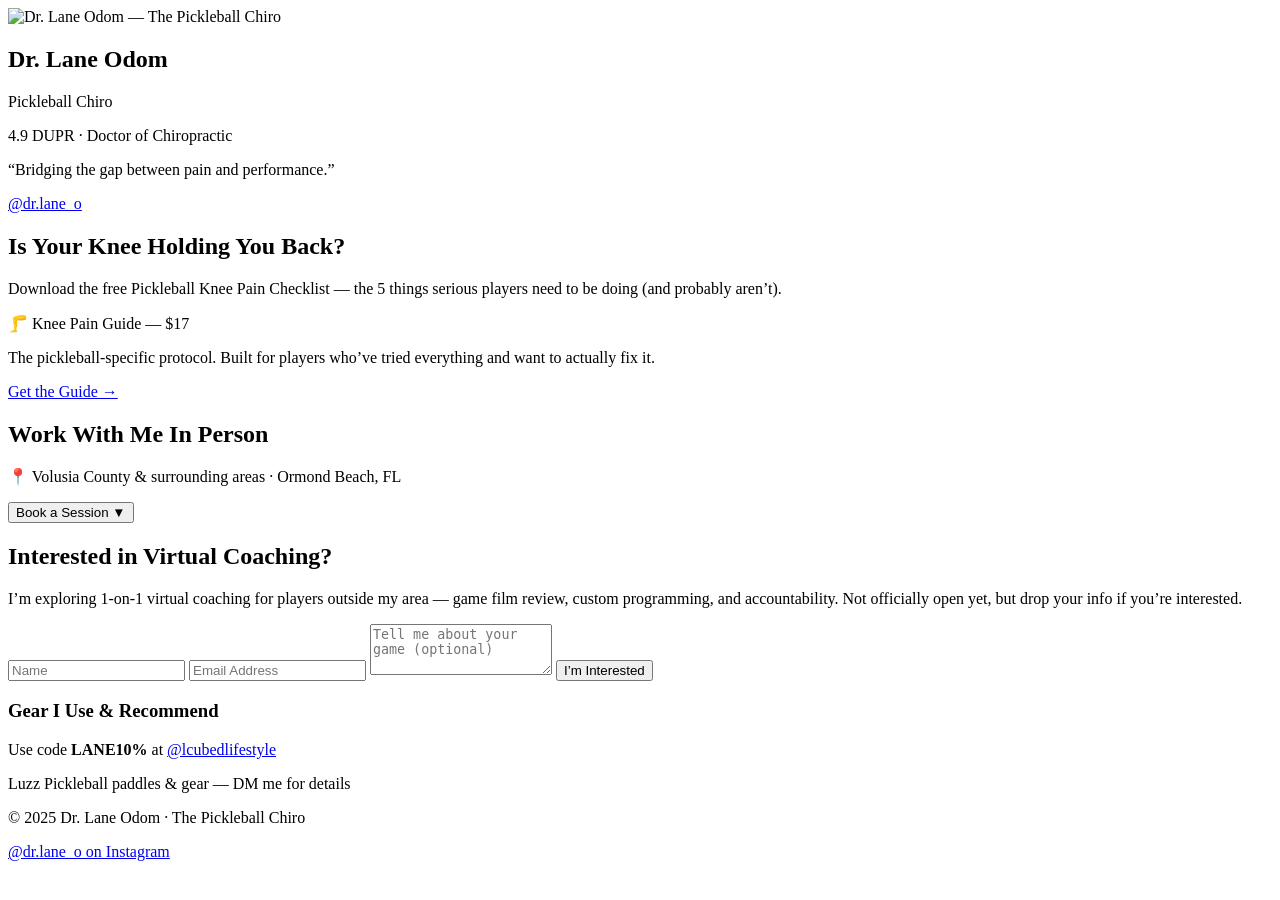
==== index.html @ b37cc2d2 "Refactor index.html for better structure and paths Updated file paths and improved section comments " ====
<!DOCTYPE html>
<html lang="en">
<head>
  <meta charset="UTF-8" />
  <meta name="viewport" content="width=device-width, initial-scale=1.0" />
  <meta name="description" content="Dr. Lane Odom — The Pickleball Chiro. Helping serious players stay on the court and play their best." />
  <title>Dr. Lane Odom · The Pickleball Chiro</title>

  <!-- Google Fonts: Oswald (headlines) + Montserrat (body) -->
  <link rel="preconnect" href="https://fonts.googleapis.com" />
  <link rel="preconnect" href="https://fonts.gstatic.com" crossorigin />
  <link href="https://fonts.googleapis.com/css2?family=Oswald:wght@700&family=Montserrat:wght@400;500;600&display=swap" rel="stylesheet" />

  <link rel="stylesheet" href="css/styles.css" />
</head>
<body>

  <!-- PROFILE SECTION -->
  <section class="profile">
    <div class="container">
      <img src="images/profile.jpg" alt="Dr. Lane Odom — The Pickleball Chiro" class="profile-photo" />
      <h1 class="profile-name">Dr. Lane Odom</h1>
      <p class="profile-title">Pickleball Chiro</p>
      <p class="profile-subtitle">4.9 DUPR &middot; Doctor of Chiropractic</p>
      <p class="profile-tagline">&ldquo;Bridging the gap between pain and performance.&rdquo;</p>
      <a
        href="https://instagram.com/dr.lane_o"
        class="instagram-handle"
        data-track="instagram-profile-link"
        target="_blank"
        rel="noopener noreferrer"
      >@dr.lane_o</a>
    </div>
  </section>


  <!-- SECTION 1: FREE LEAD CAPTURE -->
  <section class="lead-capture" aria-label="Free Checklist Download">
    <div class="container">
      <h2 class="section-headline">Is Your Knee Holding You Back?</h2>
      <p class="section-subtext">
        Download the free Pickleball Knee Pain Checklist &mdash; the 5 things
        serious players need to be doing (and probably aren&rsquo;t).
      </p>

      <div id="checklist-form-wrapper">
        <script async data-uid="60e51a9d33" src="https://dr-lane-odom-pickleball-chiropractor.kit.com/60e51a9d33/index.js"></script>
      </div>
    </div>
  </section>


  <!-- SECTION 2: KNEE PAIN GUIDE -->
  <section aria-label="Knee Pain Guide">
    <div class="container">
      <div class="cta-card">
        <div class="cta-card-label">&#x1F9B5; Knee Pain Guide &mdash; $17</div>
        <p class="cta-card-desc">
          The pickleball-specific protocol. Built for players who&rsquo;ve tried
          everything and want to actually fix it.
        </p>
        <a
          href="https://pickleballchiro.gumroad.com/l/pickleballkneepain"
          class="btn btn-primary"
          data-track="knee-guide-cta"
          target="_blank"
          rel="noopener noreferrer"
        >Get the Guide &rarr;</a>
      </div>
    </div>
  </section>


  <!-- SECTION 3: BOOK A SESSION -->
  <section class="booking-section" aria-label="Book a Session">
    <div class="container">
      <h2 class="section-title">Work With Me In Person</h2>
      <p class="location-note">&#x1F4CD; Volusia County &amp; surrounding areas &middot; Ormond Beach, FL</p>

      <button
        class="btn btn-outline booking-toggle"
        id="booking-toggle"
        data-track="booking-toggle"
        aria-expanded="false"
        aria-controls="booking-options"
      >Book a Session <span class="toggle-arrow" aria-hidden="true">&#9660;</span></button>

      <div id="booking-options" class="booking-options" hidden>

        <!-- Option A: In-Person Chiro -->
        <div class="booking-option">
          <div class="booking-option-header">
            <span class="booking-option-icon" aria-hidden="true">&#x1F3E5;</span>
            <h3>In-Person Chiropractic</h3>
          </div>
          <p class="booking-location">At Insight Chiropractic, Ormond Beach</p>
          <p class="booking-detail">Insurance accepted</p>
          <p class="booking-note">Standard clinic visit &middot; Insurance-based</p>
          <a href="#book-chiro" class="btn btn-secondary" data-track="book-chiro-cta">Book In-Person Chiro &rarr;</a>
        </div>

        <!-- Option B: Mobile Chiro -->
        <div class="booking-option">
          <div class="booking-option-header">
            <span class="booking-option-icon" aria-hidden="true">&#x1F697;</span>
            <h3>Mobile Chiropractic</h3>
          </div>
          <div class="pricing-list" aria-label="Mobile chiro pricing">
            <div class="pricing-row"><span>60-min Intro</span><span>$150</span></div>
            <div class="pricing-row"><span>90-min Performance</span><span>$195</span></div>
            <div class="pricing-row upgrade"><span>Upgrade Intro &rarr; Performance</span><span>+$45</span></div>
          </div>
          <p class="booking-package-note">Multi-session packages available &mdash; DM for pricing</p>
          <a href="#book-mobile" class="btn btn-secondary" data-track="book-mobile-cta">Book Mobile Chiro &rarr;</a>
          <p class="booking-fine-print">
            Mobile visits available outside a 10-mile radius of Ormond Beach.
            West Volusia + parts of New Smyrna Beach. DM to confirm your area before booking.
          </p>
        </div>

        <!-- Option C: Pickleball Lessons -->
        <div class="booking-option">
          <div class="booking-option-header">
            <span class="booking-option-icon" aria-hidden="true">&#x1F3D3;</span>
            <h3>Pickleball Lessons</h3>
          </div>
          <div class="pricing-list" aria-label="Lesson pricing">
            <div class="pricing-row"><span>Single Session</span><span>$80</span></div>
          </div>
          <p class="booking-detail">1-on-1 with a 4.9 DUPR player and DC</p>
          <p class="booking-package-note">Multi-session packages available &mdash; DM for pricing</p>
          <a href="#book-lesson" class="btn btn-secondary" data-track="book-lesson-cta">Book a Lesson &rarr;</a>
        </div>

      </div><!-- /booking-options -->
    </div>
  </section>


  <!-- SECTION 4: VIRTUAL COACHING INTEREST -->
  <section class="virtual-coaching" aria-label="Virtual Coaching Interest">
    <div class="container">
      <h2 class="section-title-subtle">Interested in Virtual Coaching?</h2>
      <p class="section-subtext-subtle">
        I&rsquo;m exploring 1-on-1 virtual coaching for players outside my area &mdash;
        game film review, custom programming, and accountability. Not officially open yet,
        but drop your info if you&rsquo;re interested.
      </p>

      <div id="coaching-form-wrapper">
        <form id="coaching-form" class="capture-form" novalidate>
          <input type="text"  name="name"      placeholder="Name"                              required autocomplete="name" />
          <input type="email" name="email"     placeholder="Email Address"                     required autocomplete="email" />
          <textarea           name="game_info" placeholder="Tell me about your game (optional)" rows="3"></textarea>
          <button type="submit" class="btn btn-subtle" data-track="coaching-interest-submit">I&rsquo;m Interested</button>
        </form>

        <div id="coaching-thankyou" class="thankyou-state" style="display:none;" aria-live="polite">
          <p class="thankyou-text">Got it! I&rsquo;ll reach out when spots open up.</p>
        </div>
      </div>
    </div>
  </section>


  <!-- SECTION 5: GEAR / AFFILIATE -->
  <section class="gear-section" aria-label="Gear Recommendations">
    <div class="container">
      <h3 class="gear-header">Gear I Use &amp; Recommend</h3>
      <p class="gear-line">Use code <strong>LANE10%</strong> at
        <a href="https://instagram.com/lcubedlifestyle" data-track="gear-lcubed-link" target="_blank" rel="noopener noreferrer">@lcubedlifestyle</a>
      </p>
      <p class="gear-line">Luzz Pickleball paddles &amp; gear &mdash; DM me for details</p>
    </div>
  </section>


  <!-- FOOTER -->
  <footer class="site-footer">
    <div class="container">
      <p>&copy; 2025 Dr. Lane Odom &middot; The Pickleball Chiro</p>
      <a
        href="https://instagram.com/dr.lane_o"
        data-track="footer-instagram-link"
        target="_blank"
        rel="noopener noreferrer"
      >@dr.lane_o on Instagram</a>
    </div>
  </footer>

  <script src="js/main.js"></script>
</body>
</html>
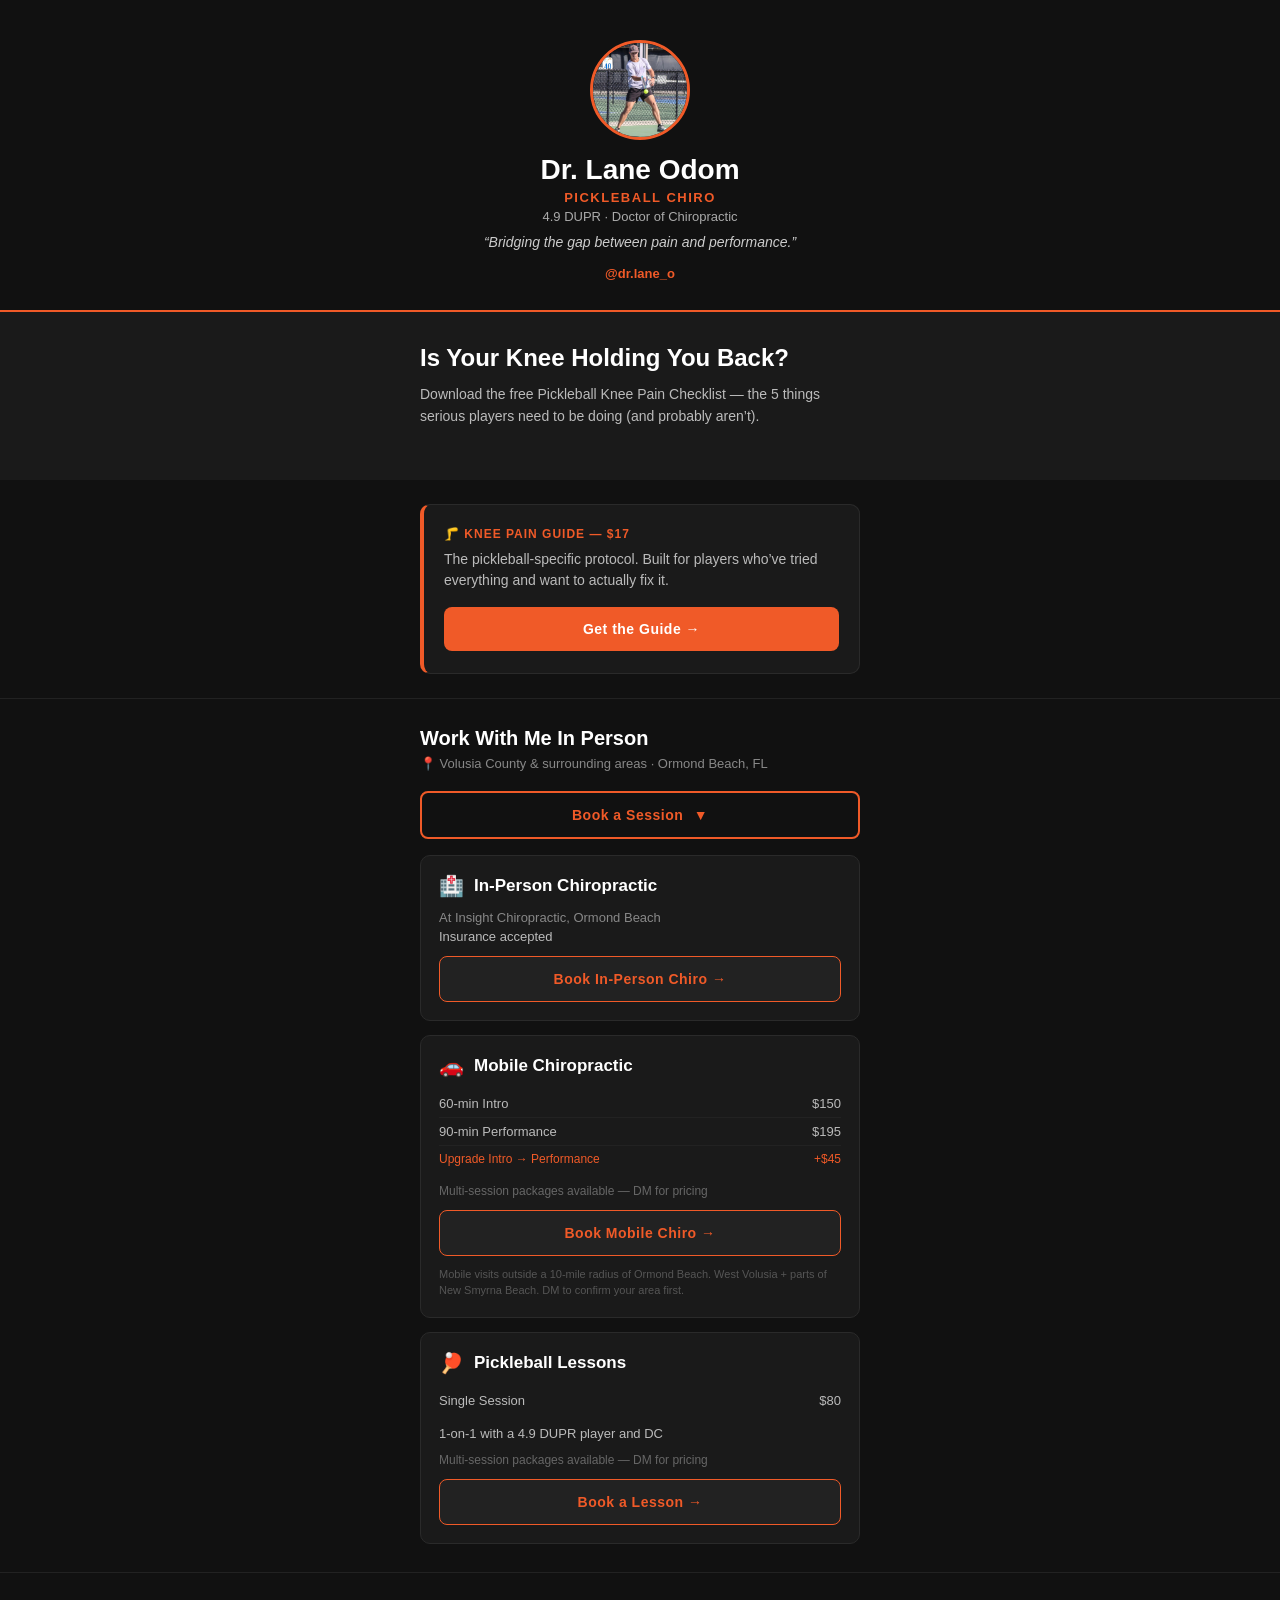
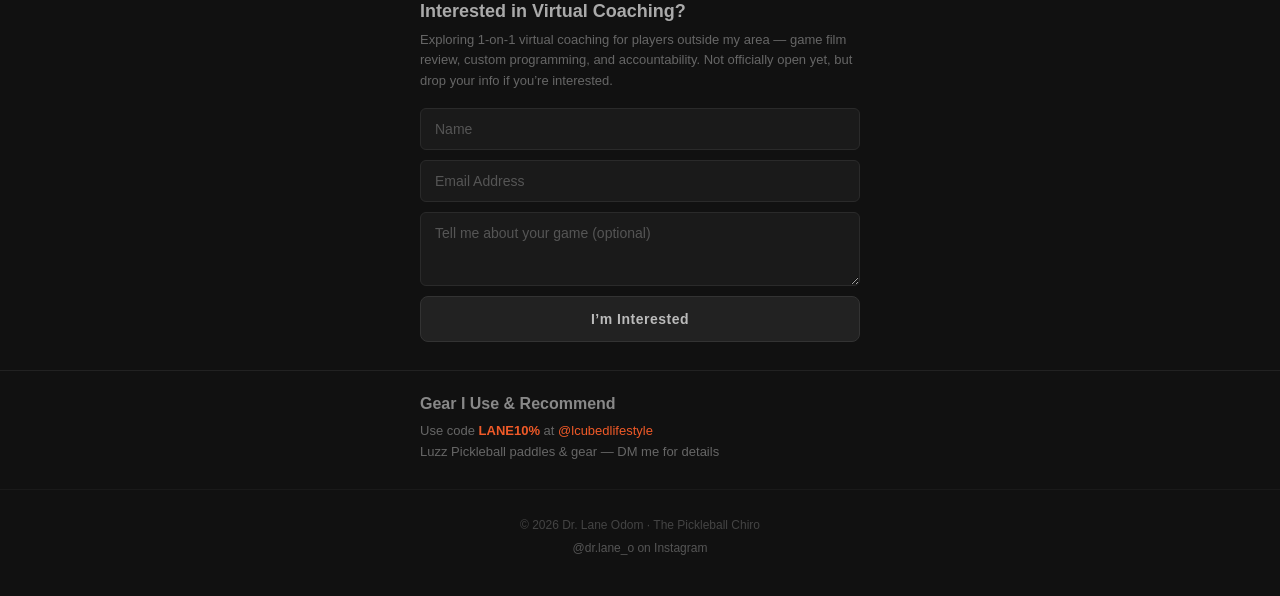
==== commit 8fd025dd: "Refactor index.html with updated styles and structure" ====
--- a/index.html
+++ b/index.html
@@ -5,189 +5,296 @@
   <meta name="viewport" content="width=device-width, initial-scale=1.0" />
   <meta name="description" content="Dr. Lane Odom — The Pickleball Chiro. Helping serious players stay on the court and play their best." />
   <title>Dr. Lane Odom · The Pickleball Chiro</title>
-
-  <!-- Google Fonts: Oswald (headlines) + Montserrat (body) -->
   <link rel="preconnect" href="https://fonts.googleapis.com" />
   <link rel="preconnect" href="https://fonts.gstatic.com" crossorigin />
   <link href="https://fonts.googleapis.com/css2?family=Oswald:wght@700&family=Montserrat:wght@400;500;600&display=swap" rel="stylesheet" />
-
-  <link rel="stylesheet" href="css/styles.css" />
+  <style>
+    *, *::before, *::after { box-sizing: border-box; margin: 0; padding: 0; }
+    body {
+      font-family: 'Montserrat', sans-serif;
+      background: #111;
+      color: #f0f0f0;
+      min-height: 100vh;
+    }
+    .container { max-width: 480px; margin: 0 auto; padding: 0 20px; }
+    a { color: #F05A28; text-decoration: none; }
+
+    /* PROFILE */
+    .profile { padding: 40px 0 28px; text-align: center; }
+    .profile-photo {
+      width: 100px; height: 100px;
+      border-radius: 50%;
+      object-fit: cover;
+      border: 3px solid #F05A28;
+      margin-bottom: 14px;
+      display: block;
+      margin-left: auto;
+      margin-right: auto;
+    }
+    .profile-name { font-family: 'Oswald', sans-serif; font-size: 28px; color: #fff; margin-bottom: 4px; }
+    .profile-title { font-size: 13px; font-weight: 600; letter-spacing: 1.5px; text-transform: uppercase; color: #F05A28; margin-bottom: 4px; }
+    .profile-subtitle { font-size: 13px; color: #aaa; margin-bottom: 10px; }
+    .profile-tagline { font-size: 14px; color: #ccc; font-style: italic; margin-bottom: 14px; }
+    .instagram-handle { font-size: 13px; font-weight: 600; color: #F05A28; }
+
+    /* LEAD CAPTURE */
+    .lead-capture { background: #1a1a1a; padding: 32px 0; border-top: 2px solid #F05A28; }
+    .section-headline { font-family: 'Oswald', sans-serif; font-size: 24px; color: #fff; margin-bottom: 10px; line-height: 1.2; }
+    .section-subtext { font-size: 14px; color: #bbb; line-height: 1.6; margin-bottom: 20px; }
+
+    /* KIT FORM OVERRIDE — strip the banner image, keep the form */
+    #checklist-form-wrapper { margin-top: 4px; }
+    #checklist-form-wrapper .formkit-background { display: none !important; }
+    #checklist-form-wrapper .formkit-header { display: none !important; }
+    #checklist-form-wrapper .formkit-subheader { display: none !important; }
+    #checklist-form-wrapper .formkit-form { background: transparent !important; padding: 0 !important; }
+    #checklist-form-wrapper input[type="email"],
+    #checklist-form-wrapper input[type="text"] {
+      background: #222 !important;
+      border: 1px solid #333 !important;
+      color: #f0f0f0 !important;
+      border-radius: 6px !important;
+      padding: 12px 14px !important;
+      font-size: 15px !important;
+      width: 100% !important;
+      margin-bottom: 10px !important;
+    }
+    #checklist-form-wrapper button[type="submit"],
+    #checklist-form-wrapper .formkit-submit {
+      background: #F05A28 !important;
+      color: #fff !important;
+      border: none !important;
+      border-radius: 6px !important;
+      padding: 14px !important;
+      font-size: 15px !important;
+      font-weight: 700 !important;
+      width: 100% !important;
+      cursor: pointer !important;
+      font-family: 'Montserrat', sans-serif !important;
+      letter-spacing: 0.5px !important;
+    }
+
+    /* CTA CARD */
+    .cta-section { padding: 24px 0; }
+    .cta-card {
+      background: #1a1a1a;
+      border: 1px solid #2a2a2a;
+      border-left: 4px solid #F05A28;
+      border-radius: 10px;
+      padding: 22px 20px;
+    }
+    .cta-card-label { font-size: 12px; font-weight: 700; letter-spacing: 1px; text-transform: uppercase; color: #F05A28; margin-bottom: 8px; }
+    .cta-card-desc { font-size: 14px; color: #bbb; line-height: 1.5; margin-bottom: 16px; }
+
+    /* BUTTONS */
+    .btn {
+      display: block;
+      width: 100%;
+      padding: 14px 20px;
+      border-radius: 8px;
+      font-family: 'Montserrat', sans-serif;
+      font-size: 14px;
+      font-weight: 700;
+      letter-spacing: 0.5px;
+      text-align: center;
+      cursor: pointer;
+      border: none;
+      transition: opacity 0.15s;
+    }
+    .btn:hover { opacity: 0.88; }
+    .btn-primary { background: #F05A28; color: #fff; }
+    .btn-secondary { background: #222; color: #F05A28; border: 1px solid #F05A28; }
+    .btn-outline { background: transparent; color: #F05A28; border: 2px solid #F05A28; }
+    .btn-subtle { background: #222; color: #bbb; border: 1px solid #333; }
+
+    /* BOOKING */
+    .booking-section { padding: 28px 0; border-top: 1px solid #222; }
+    .section-title { font-family: 'Oswald', sans-serif; font-size: 20px; color: #fff; margin-bottom: 6px; }
+    .location-note { font-size: 13px; color: #888; margin-bottom: 20px; }
+    .booking-toggle { width: 100%; }
+    .toggle-arrow { display: inline-block; transition: transform 0.2s; margin-left: 6px; }
+    .booking-toggle[aria-expanded="true"] .toggle-arrow { transform: rotate(180deg); }
+    .booking-options { margin-top: 16px; display: flex; flex-direction: column; gap: 14px; }
+    .booking-option {
+      background: #1a1a1a;
+      border: 1px solid #2a2a2a;
+      border-radius: 10px;
+      padding: 18px;
+    }
+    .booking-option-header { display: flex; align-items: center; gap: 10px; margin-bottom: 12px; }
+    .booking-option-header h3 { font-family: 'Oswald', sans-serif; font-size: 17px; color: #fff; }
+    .booking-option-icon { font-size: 20px; }
+    .booking-location { font-size: 13px; color: #888; margin-bottom: 4px; }
+    .booking-detail { font-size: 13px; color: #bbb; margin-bottom: 12px; }
+    .booking-note { font-size: 12px; color: #666; margin-bottom: 12px; }
+    .pricing-list { margin-bottom: 12px; }
+    .pricing-row { display: flex; justify-content: space-between; font-size: 13px; color: #bbb; padding: 6px 0; border-bottom: 1px solid #222; }
+    .pricing-row:last-child { border-bottom: none; }
+    .pricing-row.upgrade { color: #F05A28; font-size: 12px; }
+    .booking-package-note { font-size: 12px; color: #666; margin-bottom: 12px; }
+    .booking-fine-print { font-size: 11px; color: #555; margin-top: 10px; line-height: 1.5; }
+
+    /* VIRTUAL COACHING */
+    .virtual-coaching { padding: 28px 0; border-top: 1px solid #222; }
+    .section-title-subtle { font-family: 'Oswald', sans-serif; font-size: 18px; color: #aaa; margin-bottom: 8px; }
+    .section-subtext-subtle { font-size: 13px; color: #666; line-height: 1.6; margin-bottom: 16px; }
+    .capture-form { display: flex; flex-direction: column; gap: 10px; }
+    .capture-form input,
+    .capture-form textarea {
+      background: #1a1a1a;
+      border: 1px solid #2a2a2a;
+      border-radius: 6px;
+      padding: 12px 14px;
+      color: #f0f0f0;
+      font-family: 'Montserrat', sans-serif;
+      font-size: 14px;
+      width: 100%;
+    }
+    .capture-form textarea { resize: vertical; }
+    .capture-form input::placeholder,
+    .capture-form textarea::placeholder { color: #555; }
+    .thankyou-state { text-align: center; padding: 20px; }
+    .thankyou-text { color: #F05A28; font-weight: 600; font-size: 15px; }
+
+    /* GEAR */
+    .gear-section { padding: 24px 0; border-top: 1px solid #222; }
+    .gear-header { font-family: 'Oswald', sans-serif; font-size: 16px; color: #888; margin-bottom: 10px; }
+    .gear-line { font-size: 13px; color: #666; margin-bottom: 6px; }
+    .gear-line strong { color: #F05A28; }
+
+    /* FOOTER */
+    .site-footer { padding: 28px 0 40px; border-top: 1px solid #1a1a1a; text-align: center; }
+    .site-footer p { font-size: 12px; color: #444; margin-bottom: 6px; }
+    .site-footer a { font-size: 12px; color: #555; }
+  </style>
 </head>
 <body>
 
-  <!-- PROFILE SECTION -->
   <section class="profile">
     <div class="container">
-      <img src="images/profile.jpg" alt="Dr. Lane Odom — The Pickleball Chiro" class="profile-photo" />
+      <img src="profile.jpg" alt="Dr. Lane Odom" class="profile-photo" />
       <h1 class="profile-name">Dr. Lane Odom</h1>
       <p class="profile-title">Pickleball Chiro</p>
       <p class="profile-subtitle">4.9 DUPR &middot; Doctor of Chiropractic</p>
       <p class="profile-tagline">&ldquo;Bridging the gap between pain and performance.&rdquo;</p>
-      <a
-        href="https://instagram.com/dr.lane_o"
-        class="instagram-handle"
-        data-track="instagram-profile-link"
-        target="_blank"
-        rel="noopener noreferrer"
-      >@dr.lane_o</a>
-    </div>
-  </section>
-
-
-  <!-- SECTION 1: FREE LEAD CAPTURE -->
-  <section class="lead-capture" aria-label="Free Checklist Download">
+      <a href="https://instagram.com/dr.lane_o" target="_blank" rel="noopener noreferrer" class="instagram-handle">@dr.lane_o</a>
+    </div>
+  </section>
+
+  <section class="lead-capture">
     <div class="container">
       <h2 class="section-headline">Is Your Knee Holding You Back?</h2>
-      <p class="section-subtext">
-        Download the free Pickleball Knee Pain Checklist &mdash; the 5 things
-        serious players need to be doing (and probably aren&rsquo;t).
-      </p>
-
+      <p class="section-subtext">Download the free Pickleball Knee Pain Checklist &mdash; the 5 things serious players need to be doing (and probably aren&rsquo;t).</p>
       <div id="checklist-form-wrapper">
         <script async data-uid="60e51a9d33" src="https://dr-lane-odom-pickleball-chiropractor.kit.com/60e51a9d33/index.js"></script>
       </div>
     </div>
   </section>
 
-
-  <!-- SECTION 2: KNEE PAIN GUIDE -->
-  <section aria-label="Knee Pain Guide">
+  <section class="cta-section">
     <div class="container">
       <div class="cta-card">
         <div class="cta-card-label">&#x1F9B5; Knee Pain Guide &mdash; $17</div>
-        <p class="cta-card-desc">
-          The pickleball-specific protocol. Built for players who&rsquo;ve tried
-          everything and want to actually fix it.
-        </p>
-        <a
-          href="https://pickleballchiro.gumroad.com/l/pickleballkneepain"
-          class="btn btn-primary"
-          data-track="knee-guide-cta"
-          target="_blank"
-          rel="noopener noreferrer"
-        >Get the Guide &rarr;</a>
+        <p class="cta-card-desc">The pickleball-specific protocol. Built for players who&rsquo;ve tried everything and want to actually fix it.</p>
+        <a href="https://pickleballchiro.gumroad.com/l/pickleballkneepain" class="btn btn-primary" target="_blank" rel="noopener noreferrer">Get the Guide &rarr;</a>
       </div>
     </div>
   </section>
 
-
-  <!-- SECTION 3: BOOK A SESSION -->
-  <section class="booking-section" aria-label="Book a Session">
+  <section class="booking-section">
     <div class="container">
       <h2 class="section-title">Work With Me In Person</h2>
       <p class="location-note">&#x1F4CD; Volusia County &amp; surrounding areas &middot; Ormond Beach, FL</p>
-
-      <button
-        class="btn btn-outline booking-toggle"
-        id="booking-toggle"
-        data-track="booking-toggle"
-        aria-expanded="false"
-        aria-controls="booking-options"
-      >Book a Session <span class="toggle-arrow" aria-hidden="true">&#9660;</span></button>
-
+      <button class="btn btn-outline booking-toggle" id="booking-toggle" aria-expanded="false" aria-controls="booking-options">
+        Book a Session <span class="toggle-arrow" aria-hidden="true">&#9660;</span>
+      </button>
       <div id="booking-options" class="booking-options" hidden>
-
-        <!-- Option A: In-Person Chiro -->
         <div class="booking-option">
           <div class="booking-option-header">
-            <span class="booking-option-icon" aria-hidden="true">&#x1F3E5;</span>
+            <span class="booking-option-icon">&#x1F3E5;</span>
             <h3>In-Person Chiropractic</h3>
           </div>
           <p class="booking-location">At Insight Chiropractic, Ormond Beach</p>
           <p class="booking-detail">Insurance accepted</p>
-          <p class="booking-note">Standard clinic visit &middot; Insurance-based</p>
-          <a href="#book-chiro" class="btn btn-secondary" data-track="book-chiro-cta">Book In-Person Chiro &rarr;</a>
+          <a href="#book-chiro" class="btn btn-secondary">Book In-Person Chiro &rarr;</a>
         </div>
-
-        <!-- Option B: Mobile Chiro -->
         <div class="booking-option">
           <div class="booking-option-header">
-            <span class="booking-option-icon" aria-hidden="true">&#x1F697;</span>
+            <span class="booking-option-icon">&#x1F697;</span>
             <h3>Mobile Chiropractic</h3>
           </div>
-          <div class="pricing-list" aria-label="Mobile chiro pricing">
+          <div class="pricing-list">
             <div class="pricing-row"><span>60-min Intro</span><span>$150</span></div>
             <div class="pricing-row"><span>90-min Performance</span><span>$195</span></div>
             <div class="pricing-row upgrade"><span>Upgrade Intro &rarr; Performance</span><span>+$45</span></div>
           </div>
           <p class="booking-package-note">Multi-session packages available &mdash; DM for pricing</p>
-          <a href="#book-mobile" class="btn btn-secondary" data-track="book-mobile-cta">Book Mobile Chiro &rarr;</a>
-          <p class="booking-fine-print">
-            Mobile visits available outside a 10-mile radius of Ormond Beach.
-            West Volusia + parts of New Smyrna Beach. DM to confirm your area before booking.
-          </p>
+          <a href="#book-mobile" class="btn btn-secondary">Book Mobile Chiro &rarr;</a>
+          <p class="booking-fine-print">Mobile visits outside a 10-mile radius of Ormond Beach. West Volusia + parts of New Smyrna Beach. DM to confirm your area first.</p>
         </div>
-
-        <!-- Option C: Pickleball Lessons -->
         <div class="booking-option">
           <div class="booking-option-header">
-            <span class="booking-option-icon" aria-hidden="true">&#x1F3D3;</span>
+            <span class="booking-option-icon">&#x1F3D3;</span>
             <h3>Pickleball Lessons</h3>
           </div>
-          <div class="pricing-list" aria-label="Lesson pricing">
+          <div class="pricing-list">
             <div class="pricing-row"><span>Single Session</span><span>$80</span></div>
           </div>
           <p class="booking-detail">1-on-1 with a 4.9 DUPR player and DC</p>
           <p class="booking-package-note">Multi-session packages available &mdash; DM for pricing</p>
-          <a href="#book-lesson" class="btn btn-secondary" data-track="book-lesson-cta">Book a Lesson &rarr;</a>
-        </div>
-
-      </div><!-- /booking-options -->
-    </div>
-  </section>
-
-
-  <!-- SECTION 4: VIRTUAL COACHING INTEREST -->
-  <section class="virtual-coaching" aria-label="Virtual Coaching Interest">
-    <div class="container">
-      <h2 class="section-title-subtle">Interested in Virtual Coaching?</h2>
-      <p class="section-subtext-subtle">
-        I&rsquo;m exploring 1-on-1 virtual coaching for players outside my area &mdash;
-        game film review, custom programming, and accountability. Not officially open yet,
-        but drop your info if you&rsquo;re interested.
-      </p>
-
-      <div id="coaching-form-wrapper">
-        <form id="coaching-form" class="capture-form" novalidate>
-          <input type="text"  name="name"      placeholder="Name"                              required autocomplete="name" />
-          <input type="email" name="email"     placeholder="Email Address"                     required autocomplete="email" />
-          <textarea           name="game_info" placeholder="Tell me about your game (optional)" rows="3"></textarea>
-          <button type="submit" class="btn btn-subtle" data-track="coaching-interest-submit">I&rsquo;m Interested</button>
-        </form>
-
-        <div id="coaching-thankyou" class="thankyou-state" style="display:none;" aria-live="polite">
-          <p class="thankyou-text">Got it! I&rsquo;ll reach out when spots open up.</p>
+          <a href="#book-lesson" class="btn btn-secondary">Book a Lesson &rarr;</a>
         </div>
       </div>
     </div>
   </section>
 
-
-  <!-- SECTION 5: GEAR / AFFILIATE -->
-  <section class="gear-section" aria-label="Gear Recommendations">
+  <section class="virtual-coaching">
+    <div class="container">
+      <h2 class="section-title-subtle">Interested in Virtual Coaching?</h2>
+      <p class="section-subtext-subtle">Exploring 1-on-1 virtual coaching for players outside my area &mdash; game film review, custom programming, and accountability. Not officially open yet, but drop your info if you&rsquo;re interested.</p>
+      <form id="coaching-form" class="capture-form" novalidate>
+        <input type="text" name="name" placeholder="Name" required autocomplete="name" />
+        <input type="email" name="email" placeholder="Email Address" required autocomplete="email" />
+        <textarea name="game_info" placeholder="Tell me about your game (optional)" rows="3"></textarea>
+        <button type="submit" class="btn btn-subtle">I&rsquo;m Interested</button>
+      </form>
+      <div id="coaching-thankyou" style="display:none;" class="thankyou-state" aria-live="polite">
+        <p class="thankyou-text">Got it! I&rsquo;ll reach out when spots open up.</p>
+      </div>
+    </div>
+  </section>
+
+  <section class="gear-section">
     <div class="container">
       <h3 class="gear-header">Gear I Use &amp; Recommend</h3>
-      <p class="gear-line">Use code <strong>LANE10%</strong> at
-        <a href="https://instagram.com/lcubedlifestyle" data-track="gear-lcubed-link" target="_blank" rel="noopener noreferrer">@lcubedlifestyle</a>
-      </p>
+      <p class="gear-line">Use code <strong>LANE10%</strong> at <a href="https://instagram.com/lcubedlifestyle" target="_blank" rel="noopener noreferrer">@lcubedlifestyle</a></p>
       <p class="gear-line">Luzz Pickleball paddles &amp; gear &mdash; DM me for details</p>
     </div>
   </section>
 
-
-  <!-- FOOTER -->
   <footer class="site-footer">
     <div class="container">
-      <p>&copy; 2025 Dr. Lane Odom &middot; The Pickleball Chiro</p>
-      <a
-        href="https://instagram.com/dr.lane_o"
-        data-track="footer-instagram-link"
-        target="_blank"
-        rel="noopener noreferrer"
-      >@dr.lane_o on Instagram</a>
+      <p>&copy; 2026 Dr. Lane Odom &middot; The Pickleball Chiro</p>
+      <a href="https://instagram.com/dr.lane_o" target="_blank" rel="noopener noreferrer">@dr.lane_o on Instagram</a>
     </div>
   </footer>
 
-  <script src="js/main.js"></script>
+  <script>
+    const toggle = document.getElementById('booking-toggle');
+    const options = document.getElementById('booking-options');
+    toggle.addEventListener('click', () => {
+      const expanded = toggle.getAttribute('aria-expanded') === 'true';
+      toggle.setAttribute('aria-expanded', !expanded);
+      options.hidden = expanded;
+    });
+    const coachingForm = document.getElementById('coaching-form');
+    if (coachingForm) {
+      coachingForm.addEventListener('submit', e => {
+        e.preventDefault();
+        coachingForm.style.display = 'none';
+        document.getElementById('coaching-thankyou').style.display = 'block';
+      });
+    }
+  </script>
 </body>
 </html>
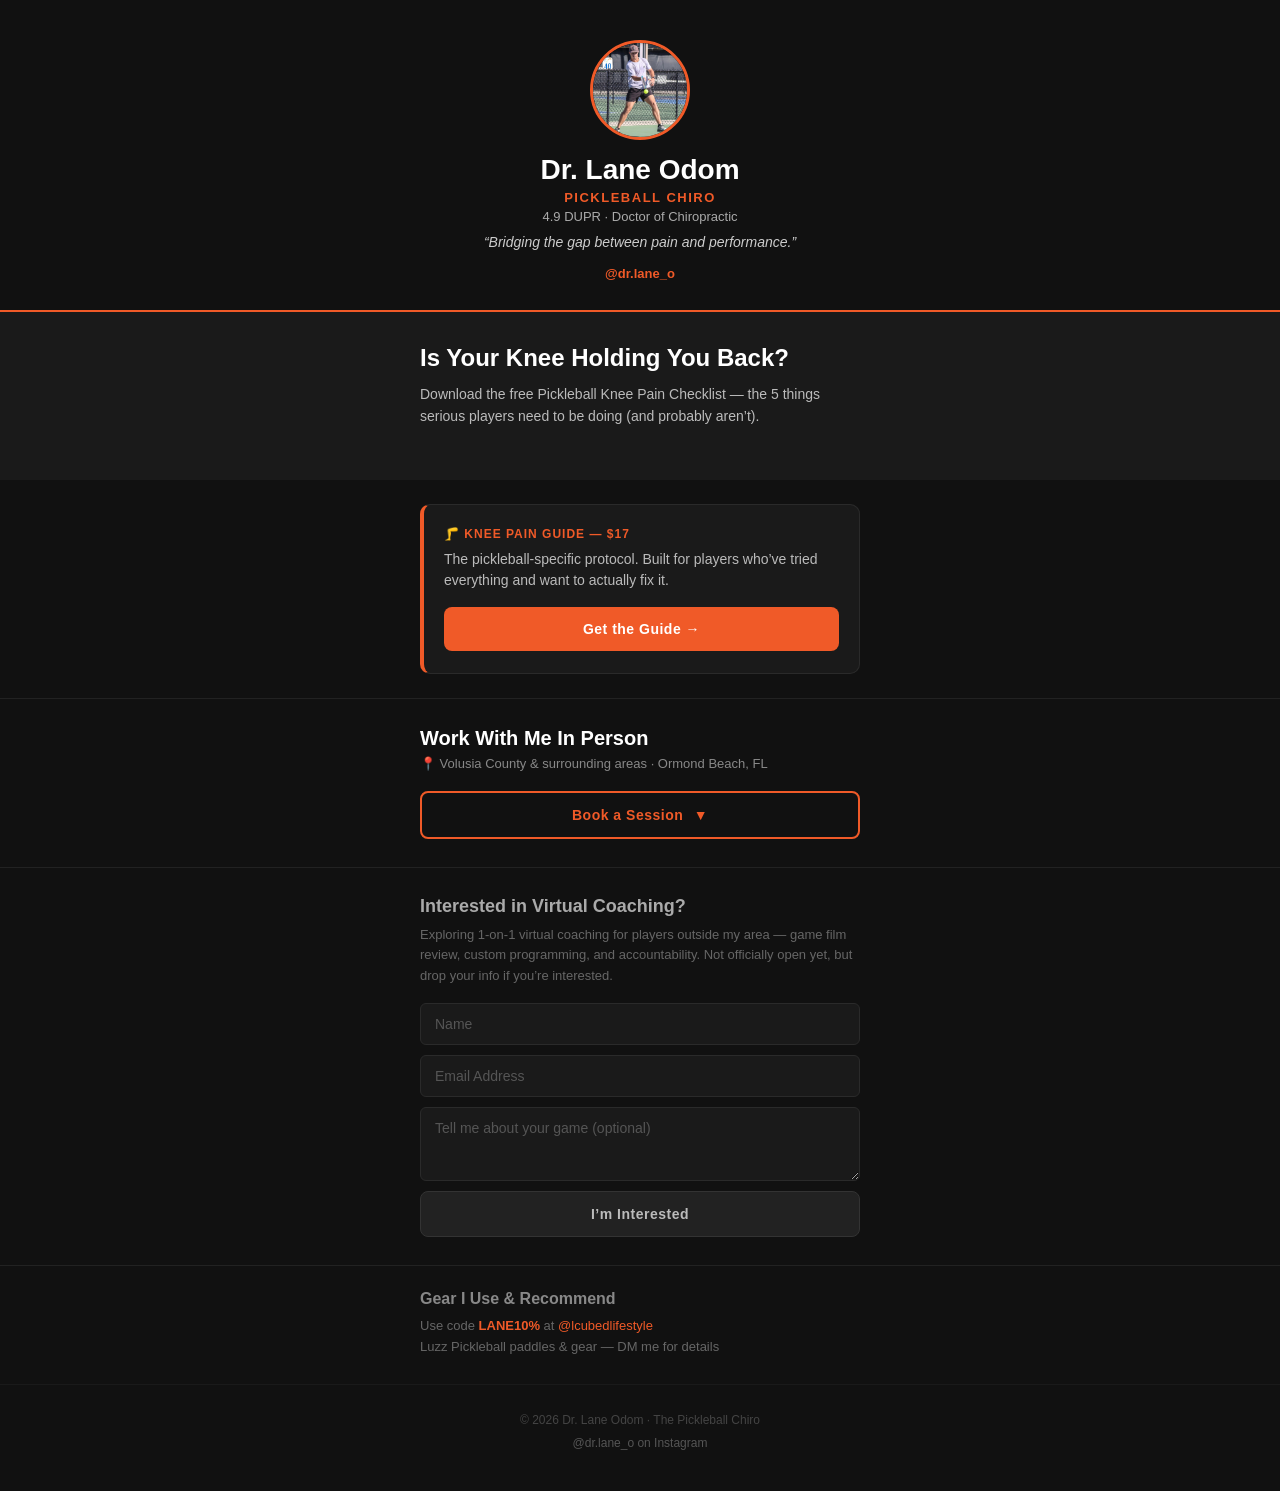
==== commit 0717d489: "Update booking link in index.html" ====
--- a/index.html
+++ b/index.html
@@ -166,7 +166,10 @@
     .site-footer { padding: 28px 0 40px; border-top: 1px solid #1a1a1a; text-align: center; }
     .site-footer p { font-size: 12px; color: #444; margin-bottom: 6px; }
     .site-footer a { font-size: 12px; color: #555; }
-  </style>
+  
+  /* ---- KIT FORM: hide tall header column ---- */
+  #checklist-form-wrapper .formkit-column:first-of-type { display: none !important; }
+</style>
 </head>
 <body>
 
@@ -216,7 +219,7 @@
           </div>
           <p class="booking-location">At Insight Chiropractic, Ormond Beach</p>
           <p class="booking-detail">Insurance accepted</p>
-          <a href="#book-chiro" class="btn btn-secondary">Book In-Person Chiro &rarr;</a>
+          <a href="https://www.1insightchiro.com/" class="btn btn-secondary">Book In-Person Chiro &rarr;</a>
         </div>
         <div class="booking-option">
           <div class="booking-option-header">
@@ -226,10 +229,9 @@
           <div class="pricing-list">
             <div class="pricing-row"><span>60-min Intro</span><span>$150</span></div>
             <div class="pricing-row"><span>90-min Performance</span><span>$195</span></div>
-            <div class="pricing-row upgrade"><span>Upgrade Intro &rarr; Performance</span><span>+$45</span></div>
           </div>
           <p class="booking-package-note">Multi-session packages available &mdash; DM for pricing</p>
-          <a href="#book-mobile" class="btn btn-secondary">Book Mobile Chiro &rarr;</a>
+          <a href="https://www.notion.so/drlanemobilechirorehab/Mobile-Chiropractic-Rehab-Care-333a4e28e09280a4b9f8df398e4dbec6?source=copy_link" class="btn btn-secondary">Book Mobile Chiro &rarr;</a>
           <p class="booking-fine-print">Mobile visits outside a 10-mile radius of Ormond Beach. West Volusia + parts of New Smyrna Beach. DM to confirm your area first.</p>
         </div>
         <div class="booking-option">
@@ -242,7 +244,7 @@
           </div>
           <p class="booking-detail">1-on-1 with a 4.9 DUPR player and DC</p>
           <p class="booking-package-note">Multi-session packages available &mdash; DM for pricing</p>
-          <a href="#book-lesson" class="btn btn-secondary">Book a Lesson &rarr;</a>
+          <a href="https://forms.gle/6MXZ4vofGd27bbDP6" class="btn btn-secondary">Book a Lesson &rarr;</a>
         </div>
       </div>
     </div>
@@ -252,7 +254,7 @@
     <div class="container">
       <h2 class="section-title-subtle">Interested in Virtual Coaching?</h2>
       <p class="section-subtext-subtle">Exploring 1-on-1 virtual coaching for players outside my area &mdash; game film review, custom programming, and accountability. Not officially open yet, but drop your info if you&rsquo;re interested.</p>
-      <form id="coaching-form" class="capture-form" novalidate>
+      <form id="coaching-form" class="capture-form" action="https://formspree.io/f/maqaboey" method="POST" novalidate>
         <input type="text" name="name" placeholder="Name" required autocomplete="name" />
         <input type="email" name="email" placeholder="Email Address" required autocomplete="email" />
         <textarea name="game_info" placeholder="Tell me about your game (optional)" rows="3"></textarea>
@@ -282,10 +284,12 @@
   <script>
     const toggle = document.getElementById('booking-toggle');
     const options = document.getElementById('booking-options');
+  options.style.display = 'none';
+  toggle.setAttribute('aria-expanded', 'false');
     toggle.addEventListener('click', () => {
       const expanded = toggle.getAttribute('aria-expanded') === 'true';
       toggle.setAttribute('aria-expanded', !expanded);
-      options.hidden = expanded;
+      options.style.display = expanded ? 'none' : '';
     });
     const coachingForm = document.getElementById('coaching-form');
     if (coachingForm) {
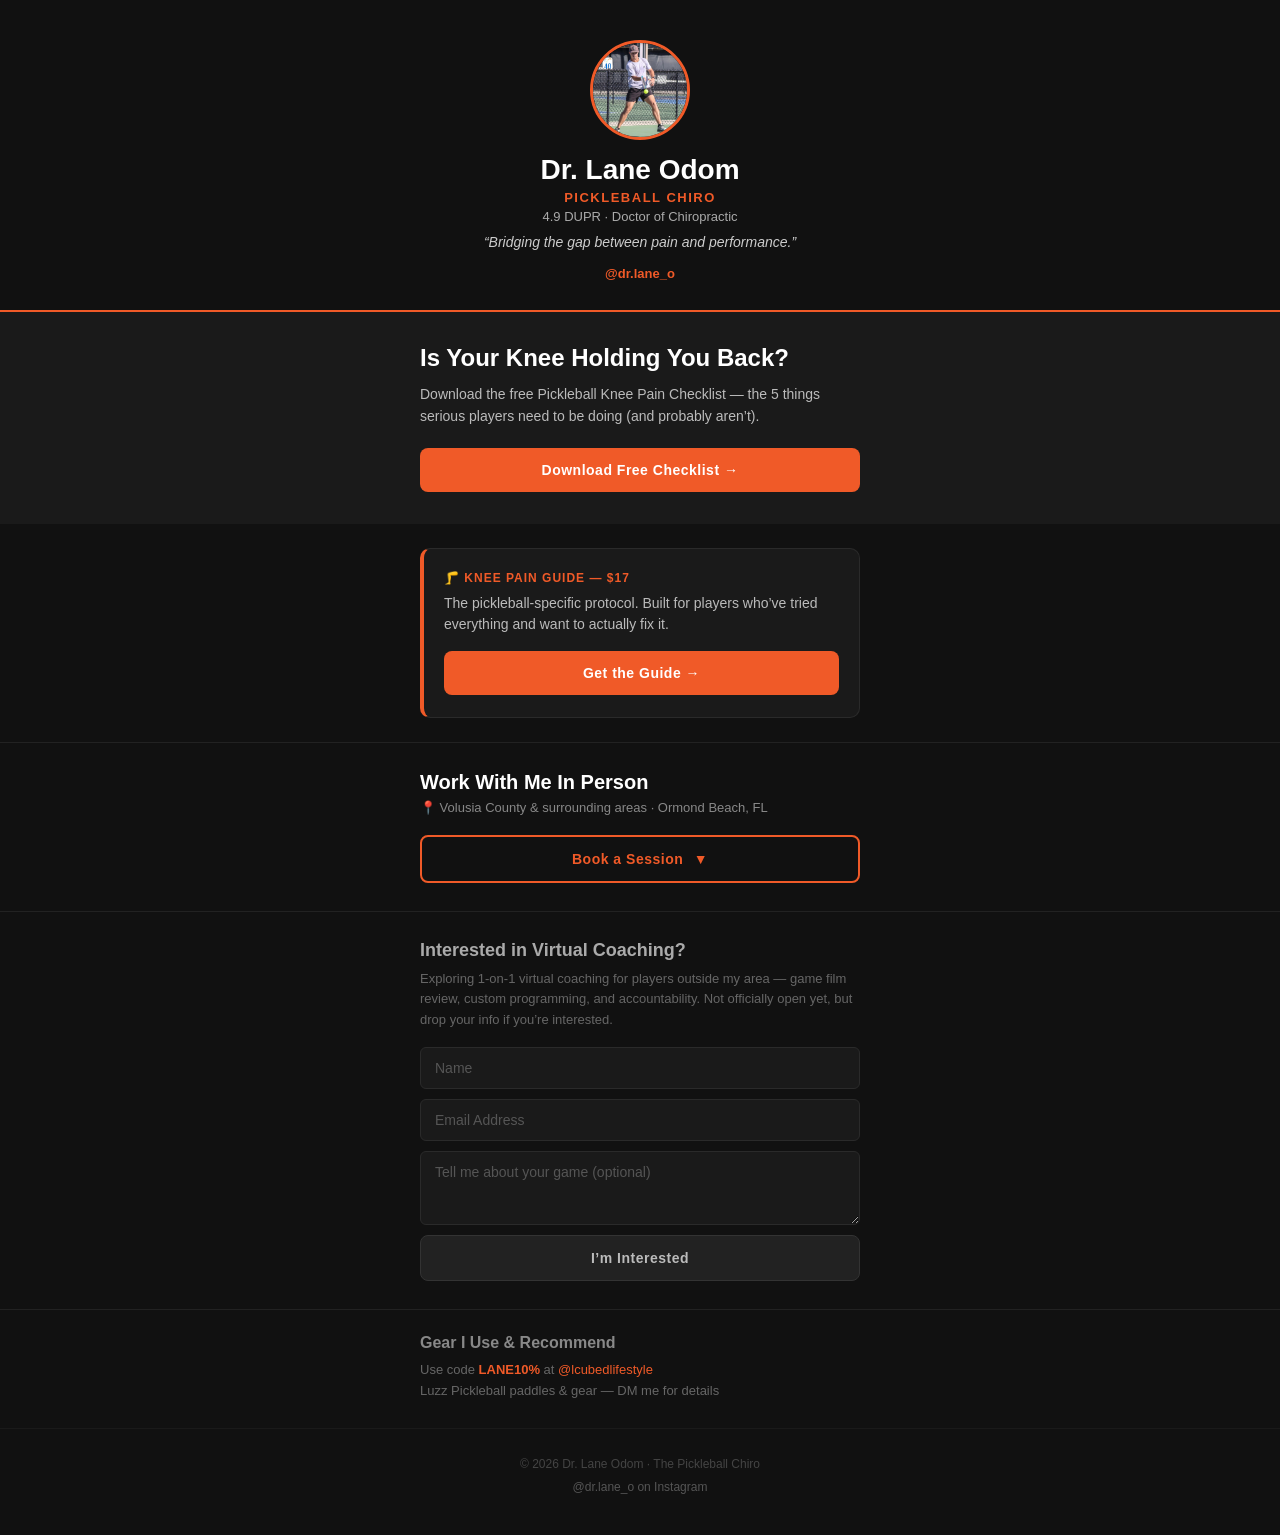
==== commit dbe590e1: "Replace checklist form with download link Removed checklist form and added download link for checkli" ====
--- a/index.html
+++ b/index.html
@@ -188,9 +188,7 @@
     <div class="container">
       <h2 class="section-headline">Is Your Knee Holding You Back?</h2>
       <p class="section-subtext">Download the free Pickleball Knee Pain Checklist &mdash; the 5 things serious players need to be doing (and probably aren&rsquo;t).</p>
-      <div id="checklist-form-wrapper">
-        <script async data-uid="60e51a9d33" src="https://dr-lane-odom-pickleball-chiropractor.kit.com/60e51a9d33/index.js"></script>
-      </div>
+      <a href="https://pickleballchiro.gumroad.com/l/kneepainchecklist" class="btn btn-primary" target="_blank">Download Free Checklist →</a>
     </div>
   </section>
 
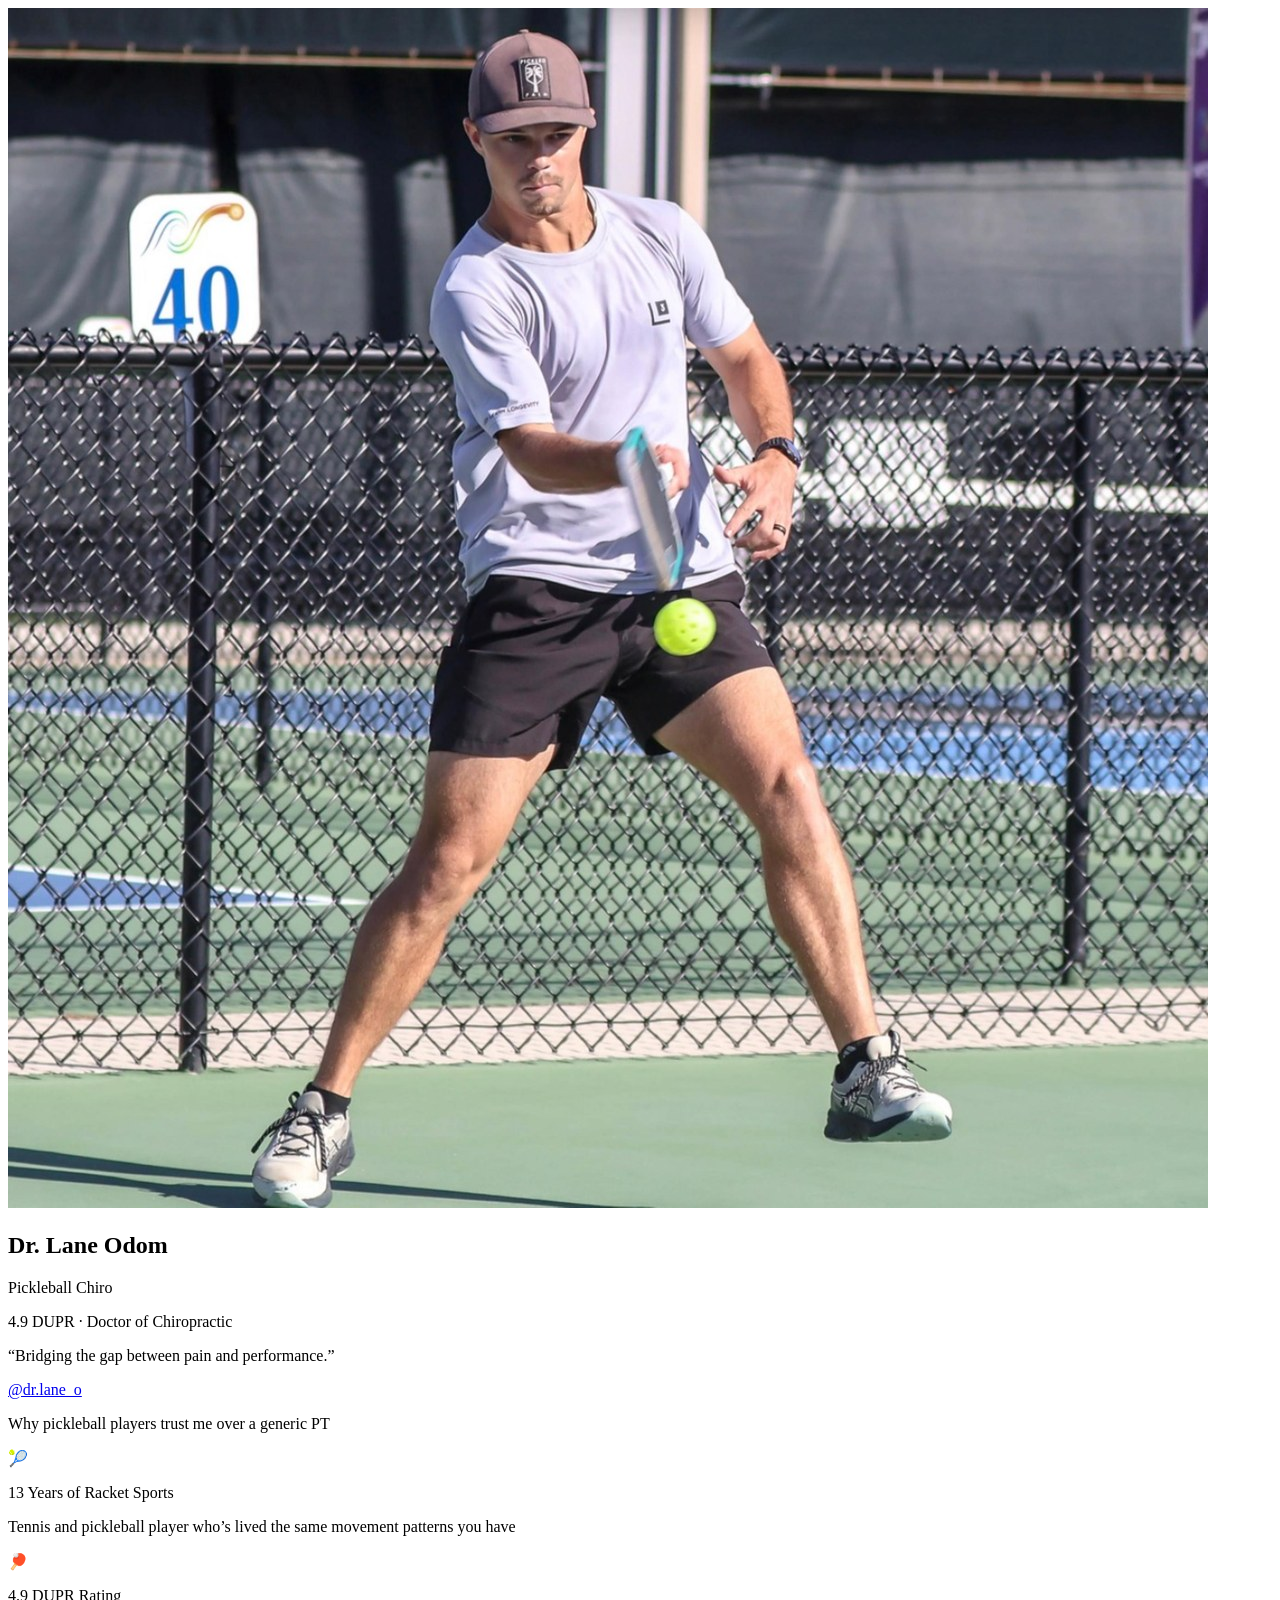
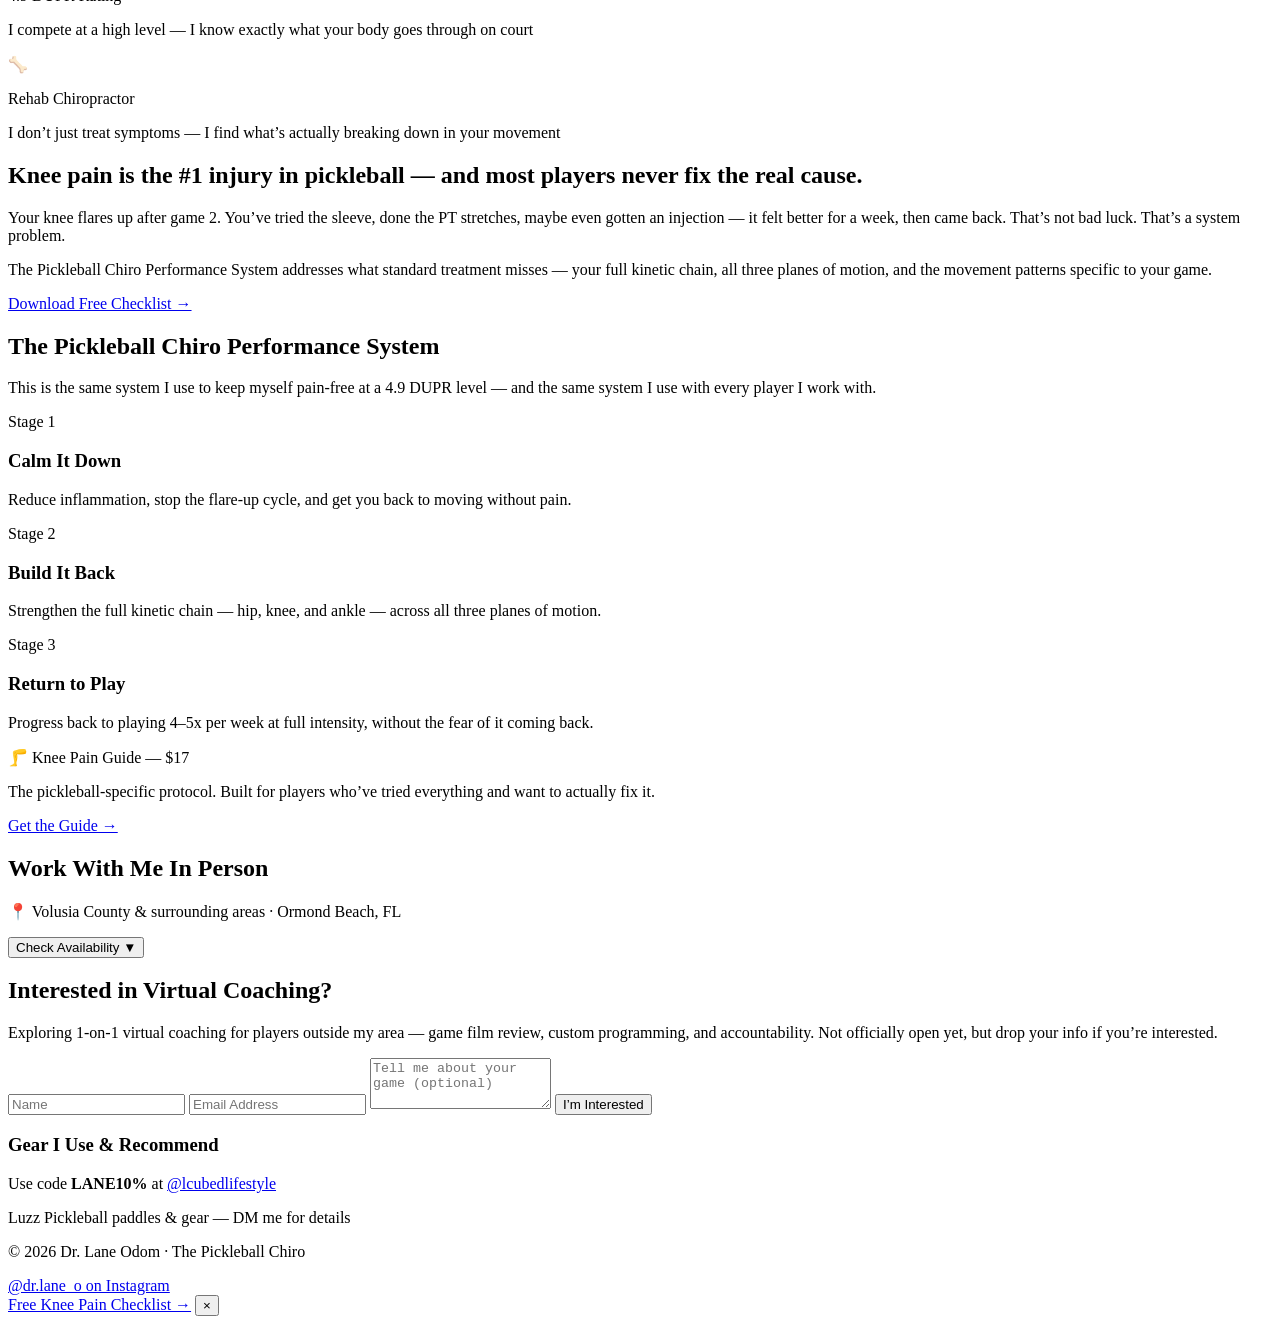
==== commit 5d588799: "Update knee pain section headline and remove redundant bullet points Co-Authored-By: Claude Sonnet 4" ====
--- a/index.html
+++ b/index.html
@@ -8,171 +8,13 @@
   <link rel="preconnect" href="https://fonts.googleapis.com" />
   <link rel="preconnect" href="https://fonts.gstatic.com" crossorigin />
   <link href="https://fonts.googleapis.com/css2?family=Oswald:wght@700&family=Montserrat:wght@400;500;600&display=swap" rel="stylesheet" />
-  <style>
-    *, *::before, *::after { box-sizing: border-box; margin: 0; padding: 0; }
-    body {
-      font-family: 'Montserrat', sans-serif;
-      background: #111;
-      color: #f0f0f0;
-      min-height: 100vh;
-    }
-    .container { max-width: 480px; margin: 0 auto; padding: 0 20px; }
-    a { color: #F05A28; text-decoration: none; }
-
-    /* PROFILE */
-    .profile { padding: 40px 0 28px; text-align: center; }
-    .profile-photo {
-      width: 100px; height: 100px;
-      border-radius: 50%;
-      object-fit: cover;
-      border: 3px solid #F05A28;
-      margin-bottom: 14px;
-      display: block;
-      margin-left: auto;
-      margin-right: auto;
-    }
-    .profile-name { font-family: 'Oswald', sans-serif; font-size: 28px; color: #fff; margin-bottom: 4px; }
-    .profile-title { font-size: 13px; font-weight: 600; letter-spacing: 1.5px; text-transform: uppercase; color: #F05A28; margin-bottom: 4px; }
-    .profile-subtitle { font-size: 13px; color: #aaa; margin-bottom: 10px; }
-    .profile-tagline { font-size: 14px; color: #ccc; font-style: italic; margin-bottom: 14px; }
-    .instagram-handle { font-size: 13px; font-weight: 600; color: #F05A28; }
-
-    /* LEAD CAPTURE */
-    .lead-capture { background: #1a1a1a; padding: 32px 0; border-top: 2px solid #F05A28; }
-    .section-headline { font-family: 'Oswald', sans-serif; font-size: 24px; color: #fff; margin-bottom: 10px; line-height: 1.2; }
-    .section-subtext { font-size: 14px; color: #bbb; line-height: 1.6; margin-bottom: 20px; }
-
-    /* KIT FORM OVERRIDE — strip the banner image, keep the form */
-    #checklist-form-wrapper { margin-top: 4px; }
-    #checklist-form-wrapper .formkit-background { display: none !important; }
-    #checklist-form-wrapper .formkit-header { display: none !important; }
-    #checklist-form-wrapper .formkit-subheader { display: none !important; }
-    #checklist-form-wrapper .formkit-form { background: transparent !important; padding: 0 !important; }
-    #checklist-form-wrapper input[type="email"],
-    #checklist-form-wrapper input[type="text"] {
-      background: #222 !important;
-      border: 1px solid #333 !important;
-      color: #f0f0f0 !important;
-      border-radius: 6px !important;
-      padding: 12px 14px !important;
-      font-size: 15px !important;
-      width: 100% !important;
-      margin-bottom: 10px !important;
-    }
-    #checklist-form-wrapper button[type="submit"],
-    #checklist-form-wrapper .formkit-submit {
-      background: #F05A28 !important;
-      color: #fff !important;
-      border: none !important;
-      border-radius: 6px !important;
-      padding: 14px !important;
-      font-size: 15px !important;
-      font-weight: 700 !important;
-      width: 100% !important;
-      cursor: pointer !important;
-      font-family: 'Montserrat', sans-serif !important;
-      letter-spacing: 0.5px !important;
-    }
-
-    /* CTA CARD */
-    .cta-section { padding: 24px 0; }
-    .cta-card {
-      background: #1a1a1a;
-      border: 1px solid #2a2a2a;
-      border-left: 4px solid #F05A28;
-      border-radius: 10px;
-      padding: 22px 20px;
-    }
-    .cta-card-label { font-size: 12px; font-weight: 700; letter-spacing: 1px; text-transform: uppercase; color: #F05A28; margin-bottom: 8px; }
-    .cta-card-desc { font-size: 14px; color: #bbb; line-height: 1.5; margin-bottom: 16px; }
-
-    /* BUTTONS */
-    .btn {
-      display: block;
-      width: 100%;
-      padding: 14px 20px;
-      border-radius: 8px;
-      font-family: 'Montserrat', sans-serif;
-      font-size: 14px;
-      font-weight: 700;
-      letter-spacing: 0.5px;
-      text-align: center;
-      cursor: pointer;
-      border: none;
-      transition: opacity 0.15s;
-    }
-    .btn:hover { opacity: 0.88; }
-    .btn-primary { background: #F05A28; color: #fff; }
-    .btn-secondary { background: #222; color: #F05A28; border: 1px solid #F05A28; }
-    .btn-outline { background: transparent; color: #F05A28; border: 2px solid #F05A28; }
-    .btn-subtle { background: #222; color: #bbb; border: 1px solid #333; }
-
-    /* BOOKING */
-    .booking-section { padding: 28px 0; border-top: 1px solid #222; }
-    .section-title { font-family: 'Oswald', sans-serif; font-size: 20px; color: #fff; margin-bottom: 6px; }
-    .location-note { font-size: 13px; color: #888; margin-bottom: 20px; }
-    .booking-toggle { width: 100%; }
-    .toggle-arrow { display: inline-block; transition: transform 0.2s; margin-left: 6px; }
-    .booking-toggle[aria-expanded="true"] .toggle-arrow { transform: rotate(180deg); }
-    .booking-options { margin-top: 16px; display: flex; flex-direction: column; gap: 14px; }
-    .booking-option {
-      background: #1a1a1a;
-      border: 1px solid #2a2a2a;
-      border-radius: 10px;
-      padding: 18px;
-    }
-    .booking-option-header { display: flex; align-items: center; gap: 10px; margin-bottom: 12px; }
-    .booking-option-header h3 { font-family: 'Oswald', sans-serif; font-size: 17px; color: #fff; }
-    .booking-option-icon { font-size: 20px; }
-    .booking-location { font-size: 13px; color: #888; margin-bottom: 4px; }
-    .booking-detail { font-size: 13px; color: #bbb; margin-bottom: 12px; }
-    .booking-note { font-size: 12px; color: #666; margin-bottom: 12px; }
-    .pricing-list { margin-bottom: 12px; }
-    .pricing-row { display: flex; justify-content: space-between; font-size: 13px; color: #bbb; padding: 6px 0; border-bottom: 1px solid #222; }
-    .pricing-row:last-child { border-bottom: none; }
-    .pricing-row.upgrade { color: #F05A28; font-size: 12px; }
-    .booking-package-note { font-size: 12px; color: #666; margin-bottom: 12px; }
-    .booking-fine-print { font-size: 11px; color: #555; margin-top: 10px; line-height: 1.5; }
-
-    /* VIRTUAL COACHING */
-    .virtual-coaching { padding: 28px 0; border-top: 1px solid #222; }
-    .section-title-subtle { font-family: 'Oswald', sans-serif; font-size: 18px; color: #aaa; margin-bottom: 8px; }
-    .section-subtext-subtle { font-size: 13px; color: #666; line-height: 1.6; margin-bottom: 16px; }
-    .capture-form { display: flex; flex-direction: column; gap: 10px; }
-    .capture-form input,
-    .capture-form textarea {
-      background: #1a1a1a;
-      border: 1px solid #2a2a2a;
-      border-radius: 6px;
-      padding: 12px 14px;
-      color: #f0f0f0;
-      font-family: 'Montserrat', sans-serif;
-      font-size: 14px;
-      width: 100%;
-    }
-    .capture-form textarea { resize: vertical; }
-    .capture-form input::placeholder,
-    .capture-form textarea::placeholder { color: #555; }
-    .thankyou-state { text-align: center; padding: 20px; }
-    .thankyou-text { color: #F05A28; font-weight: 600; font-size: 15px; }
-
-    /* GEAR */
-    .gear-section { padding: 24px 0; border-top: 1px solid #222; }
-    .gear-header { font-family: 'Oswald', sans-serif; font-size: 16px; color: #888; margin-bottom: 10px; }
-    .gear-line { font-size: 13px; color: #666; margin-bottom: 6px; }
-    .gear-line strong { color: #F05A28; }
-
-    /* FOOTER */
-    .site-footer { padding: 28px 0 40px; border-top: 1px solid #1a1a1a; text-align: center; }
-    .site-footer p { font-size: 12px; color: #444; margin-bottom: 6px; }
-    .site-footer a { font-size: 12px; color: #555; }
-  
-  /* ---- KIT FORM: hide tall header column ---- */
-  #checklist-form-wrapper .formkit-column:first-of-type { display: none !important; }
-</style>
+  <link rel="stylesheet" href="styles.css" />
 </head>
 <body>
 
+  <!-- ============================================================
+       PROFILE SECTION (hero — no fade-up, always visible on load)
+       ============================================================ -->
   <section class="profile">
     <div class="container">
       <img src="profile.jpg" alt="Dr. Lane Odom" class="profile-photo" />
@@ -184,15 +26,79 @@
     </div>
   </section>
 
-  <section class="lead-capture">
-    <div class="container">
-      <h2 class="section-headline">Is Your Knee Holding You Back?</h2>
-      <p class="section-subtext">Download the free Pickleball Knee Pain Checklist &mdash; the 5 things serious players need to be doing (and probably aren&rsquo;t).</p>
+
+  <!-- ============================================================
+       AUTHORITY SECTION — "Why Players Work With Me"
+       ============================================================ -->
+  <section class="authority-section fade-up">
+    <div class="container">
+      <p class="authority-label">Why pickleball players trust me over a generic PT</p>
+      <div class="authority-grid">
+        <div class="authority-col">
+          <span class="authority-icon">🎾</span>
+          <p class="authority-stat">13 Years of Racket Sports</p>
+          <p class="authority-desc">Tennis and pickleball player who&rsquo;s lived the same movement patterns you have</p>
+        </div>
+        <div class="authority-col">
+          <span class="authority-icon">🏓</span>
+          <p class="authority-stat">4.9 DUPR Rating</p>
+          <p class="authority-desc">I compete at a high level &mdash; I know exactly what your body goes through on court</p>
+        </div>
+        <div class="authority-col">
+          <span class="authority-icon">🦴</span>
+          <p class="authority-stat">Rehab Chiropractor</p>
+          <p class="authority-desc">I don&rsquo;t just treat symptoms &mdash; I find what&rsquo;s actually breaking down in your movement</p>
+        </div>
+      </div>
+    </div>
+  </section>
+
+
+  <!-- ============================================================
+       SECTION 1 — FREE LEAD CAPTURE (most important CTA)
+       ============================================================ -->
+  <section class="lead-capture fade-up">
+    <div class="container">
+      <h2 class="section-headline">Knee pain is the #1 injury in pickleball — and most players never fix the real cause.</h2>
+      <p class="section-subtext">Your knee flares up after game 2. You&rsquo;ve tried the sleeve, done the PT stretches, maybe even gotten an injection &mdash; it felt better for a week, then came back. That&rsquo;s not bad luck. That&rsquo;s a system problem.</p>
+      <p class="lead-footnote">The Pickleball Chiro Performance System addresses what standard treatment misses &mdash; your full kinetic chain, all three planes of motion, and the movement patterns specific to your game.</p>
       <a href="https://pickleballchiro.gumroad.com/l/kneepainchecklist" class="btn btn-primary" target="_blank">Download Free Checklist →</a>
     </div>
   </section>
 
-  <section class="cta-section">
+
+  <!-- ============================================================
+       PERFORMANCE SYSTEM SECTION
+       ============================================================ -->
+  <section class="performance-system fade-up">
+    <div class="container">
+      <h2 class="section-title">The Pickleball Chiro Performance System</h2>
+      <p class="performance-subtext">This is the same system I use to keep myself pain-free at a 4.9 DUPR level &mdash; and the same system I use with every player I work with.</p>
+      <div class="stage-grid">
+        <div class="stage-card">
+          <p class="stage-label">Stage 1</p>
+          <h3 class="stage-title">Calm It Down</h3>
+          <p class="stage-body">Reduce inflammation, stop the flare-up cycle, and get you back to moving without pain.</p>
+        </div>
+        <div class="stage-card">
+          <p class="stage-label">Stage 2</p>
+          <h3 class="stage-title">Build It Back</h3>
+          <p class="stage-body">Strengthen the full kinetic chain &mdash; hip, knee, and ankle &mdash; across all three planes of motion.</p>
+        </div>
+        <div class="stage-card">
+          <p class="stage-label">Stage 3</p>
+          <h3 class="stage-title">Return to Play</h3>
+          <p class="stage-body">Progress back to playing 4&ndash;5x per week at full intensity, without the fear of it coming back.</p>
+        </div>
+      </div>
+    </div>
+  </section>
+
+
+  <!-- ============================================================
+       SECTION 2 — PRIMARY CTA: KNEE PAIN GUIDE
+       ============================================================ -->
+  <section class="cta-section fade-up">
     <div class="container">
       <div class="cta-card">
         <div class="cta-card-label">&#x1F9B5; Knee Pain Guide &mdash; $17</div>
@@ -202,14 +108,19 @@
     </div>
   </section>
 
-  <section class="booking-section">
+
+  <!-- ============================================================
+       SECTION 3 — BOOK A SESSION
+       ============================================================ -->
+  <section class="booking-section fade-up">
     <div class="container">
       <h2 class="section-title">Work With Me In Person</h2>
       <p class="location-note">&#x1F4CD; Volusia County &amp; surrounding areas &middot; Ormond Beach, FL</p>
       <button class="btn btn-outline booking-toggle" id="booking-toggle" aria-expanded="false" aria-controls="booking-options">
-        Book a Session <span class="toggle-arrow" aria-hidden="true">&#9660;</span>
+        Check Availability <span class="toggle-arrow" aria-hidden="true">&#9660;</span>
       </button>
       <div id="booking-options" class="booking-options" hidden>
+
         <div class="booking-option">
           <div class="booking-option-header">
             <span class="booking-option-icon">&#x1F3E5;</span>
@@ -219,6 +130,7 @@
           <p class="booking-detail">Insurance accepted</p>
           <a href="https://www.1insightchiro.com/" class="btn btn-secondary">Book In-Person Chiro &rarr;</a>
         </div>
+
         <div class="booking-option">
           <div class="booking-option-header">
             <span class="booking-option-icon">&#x1F697;</span>
@@ -232,6 +144,7 @@
           <a href="https://www.notion.so/drlanemobilechirorehab/Mobile-Chiropractic-Rehab-Care-333a4e28e09280a4b9f8df398e4dbec6?source=copy_link" class="btn btn-secondary">Book Mobile Chiro &rarr;</a>
           <p class="booking-fine-print">Mobile visits outside a 10-mile radius of Ormond Beach. West Volusia + parts of New Smyrna Beach. DM to confirm your area first.</p>
         </div>
+
         <div class="booking-option">
           <div class="booking-option-header">
             <span class="booking-option-icon">&#x1F3D3;</span>
@@ -244,11 +157,16 @@
           <p class="booking-package-note">Multi-session packages available &mdash; DM for pricing</p>
           <a href="https://forms.gle/6MXZ4vofGd27bbDP6" class="btn btn-secondary">Book a Lesson &rarr;</a>
         </div>
-      </div>
-    </div>
-  </section>
-
-  <section class="virtual-coaching">
+
+      </div>
+    </div>
+  </section>
+
+
+  <!-- ============================================================
+       SECTION 4 — VIRTUAL COACHING INTEREST
+       ============================================================ -->
+  <section class="virtual-coaching fade-up">
     <div class="container">
       <h2 class="section-title-subtle">Interested in Virtual Coaching?</h2>
       <p class="section-subtext-subtle">Exploring 1-on-1 virtual coaching for players outside my area &mdash; game film review, custom programming, and accountability. Not officially open yet, but drop your info if you&rsquo;re interested.</p>
@@ -264,7 +182,11 @@
     </div>
   </section>
 
-  <section class="gear-section">
+
+  <!-- ============================================================
+       SECTION 5 — GEAR / AFFILIATE
+       ============================================================ -->
+  <section class="gear-section fade-up">
     <div class="container">
       <h3 class="gear-header">Gear I Use &amp; Recommend</h3>
       <p class="gear-line">Use code <strong>LANE10%</strong> at <a href="https://instagram.com/lcubedlifestyle" target="_blank" rel="noopener noreferrer">@lcubedlifestyle</a></p>
@@ -272,31 +194,26 @@
     </div>
   </section>
 
-  <footer class="site-footer">
+
+  <!-- ============================================================
+       FOOTER
+       ============================================================ -->
+  <footer class="site-footer fade-up">
     <div class="container">
       <p>&copy; 2026 Dr. Lane Odom &middot; The Pickleball Chiro</p>
       <a href="https://instagram.com/dr.lane_o" target="_blank" rel="noopener noreferrer">@dr.lane_o on Instagram</a>
     </div>
   </footer>
 
-  <script>
-    const toggle = document.getElementById('booking-toggle');
-    const options = document.getElementById('booking-options');
-  options.style.display = 'none';
-  toggle.setAttribute('aria-expanded', 'false');
-    toggle.addEventListener('click', () => {
-      const expanded = toggle.getAttribute('aria-expanded') === 'true';
-      toggle.setAttribute('aria-expanded', !expanded);
-      options.style.display = expanded ? 'none' : '';
-    });
-    const coachingForm = document.getElementById('coaching-form');
-    if (coachingForm) {
-      coachingForm.addEventListener('submit', e => {
-        e.preventDefault();
-        coachingForm.style.display = 'none';
-        document.getElementById('coaching-thankyou').style.display = 'block';
-      });
-    }
-  </script>
+
+  <!-- ============================================================
+       STICKY MOBILE CTA BAR (Change 7)
+       ============================================================ -->
+  <div class="sticky-cta-bar" id="sticky-cta-bar">
+    <a href="https://pickleballchiro.gumroad.com/l/kneepainchecklist" class="sticky-cta-link" target="_blank" rel="noopener noreferrer">Free Knee Pain Checklist →</a>
+    <button class="sticky-cta-dismiss" id="sticky-cta-dismiss" aria-label="Dismiss">&times;</button>
+  </div>
+
+  <script src="main.js"></script>
 </body>
 </html>
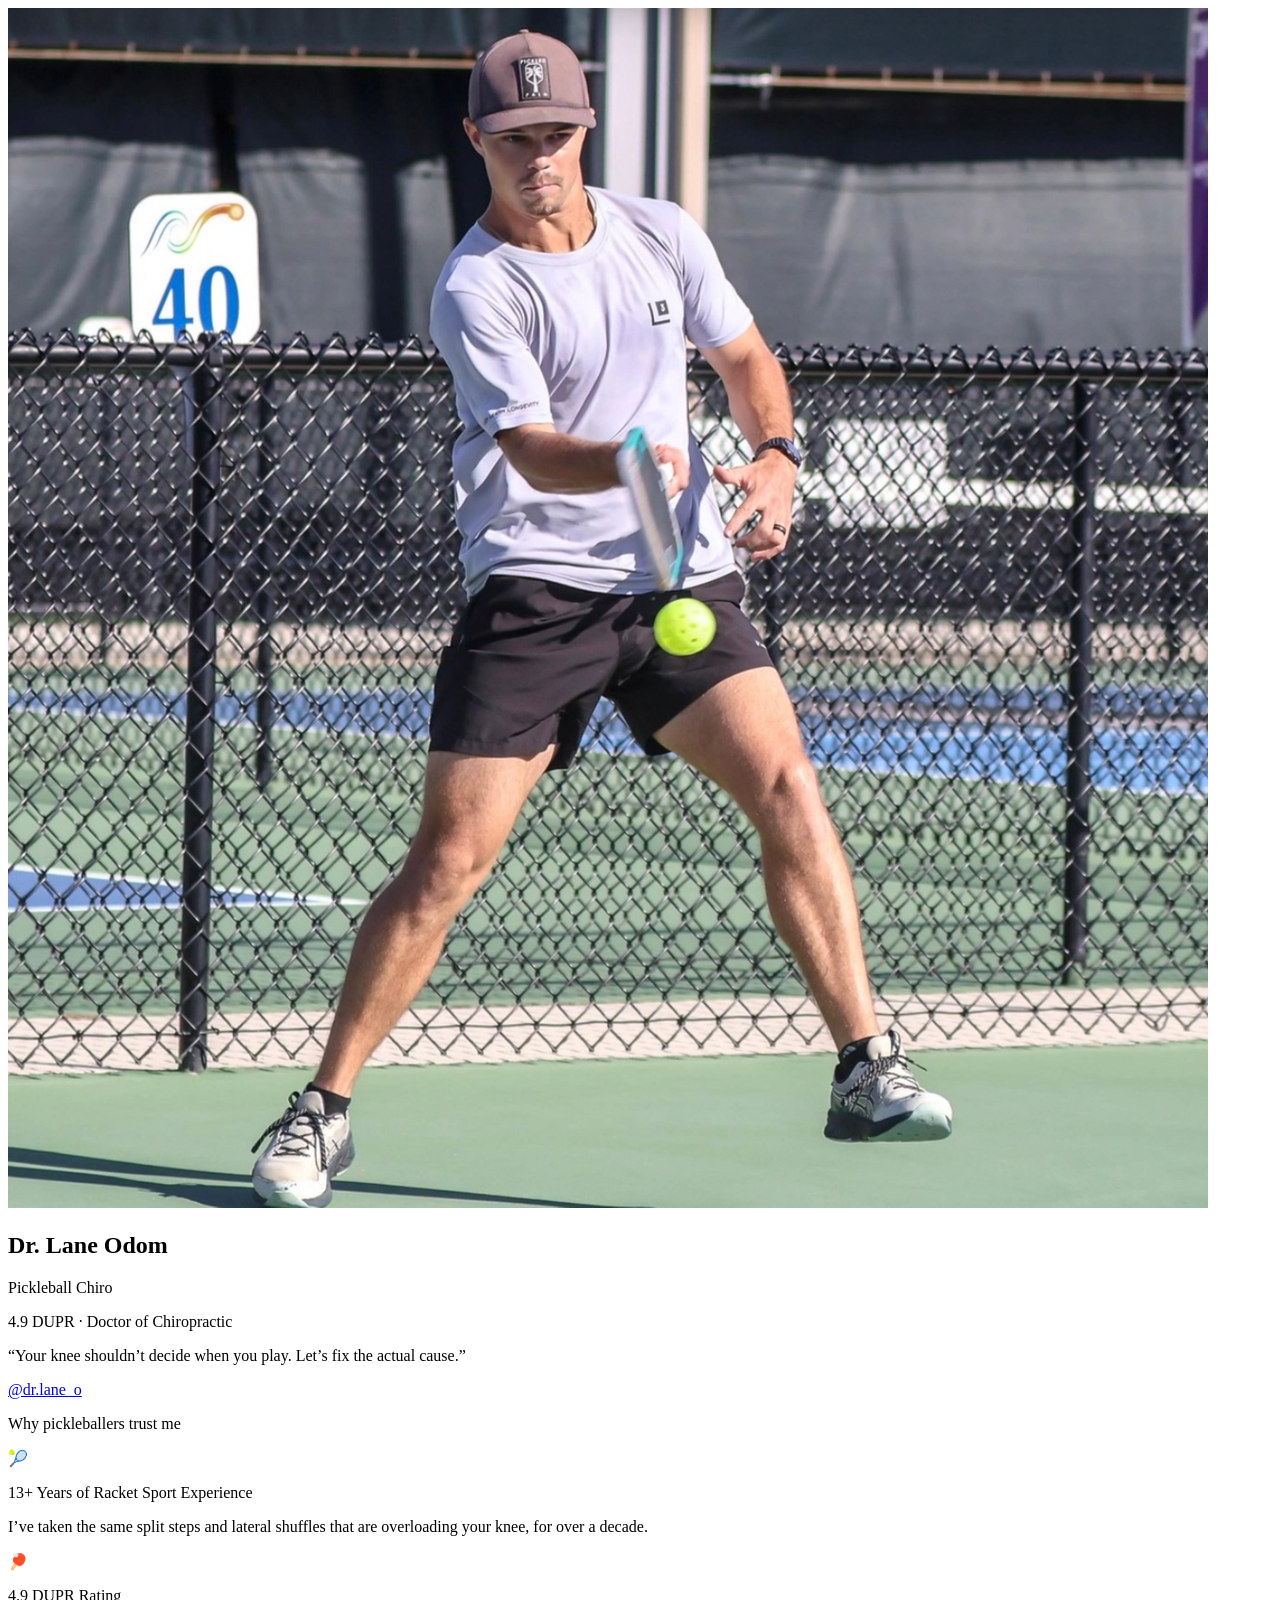
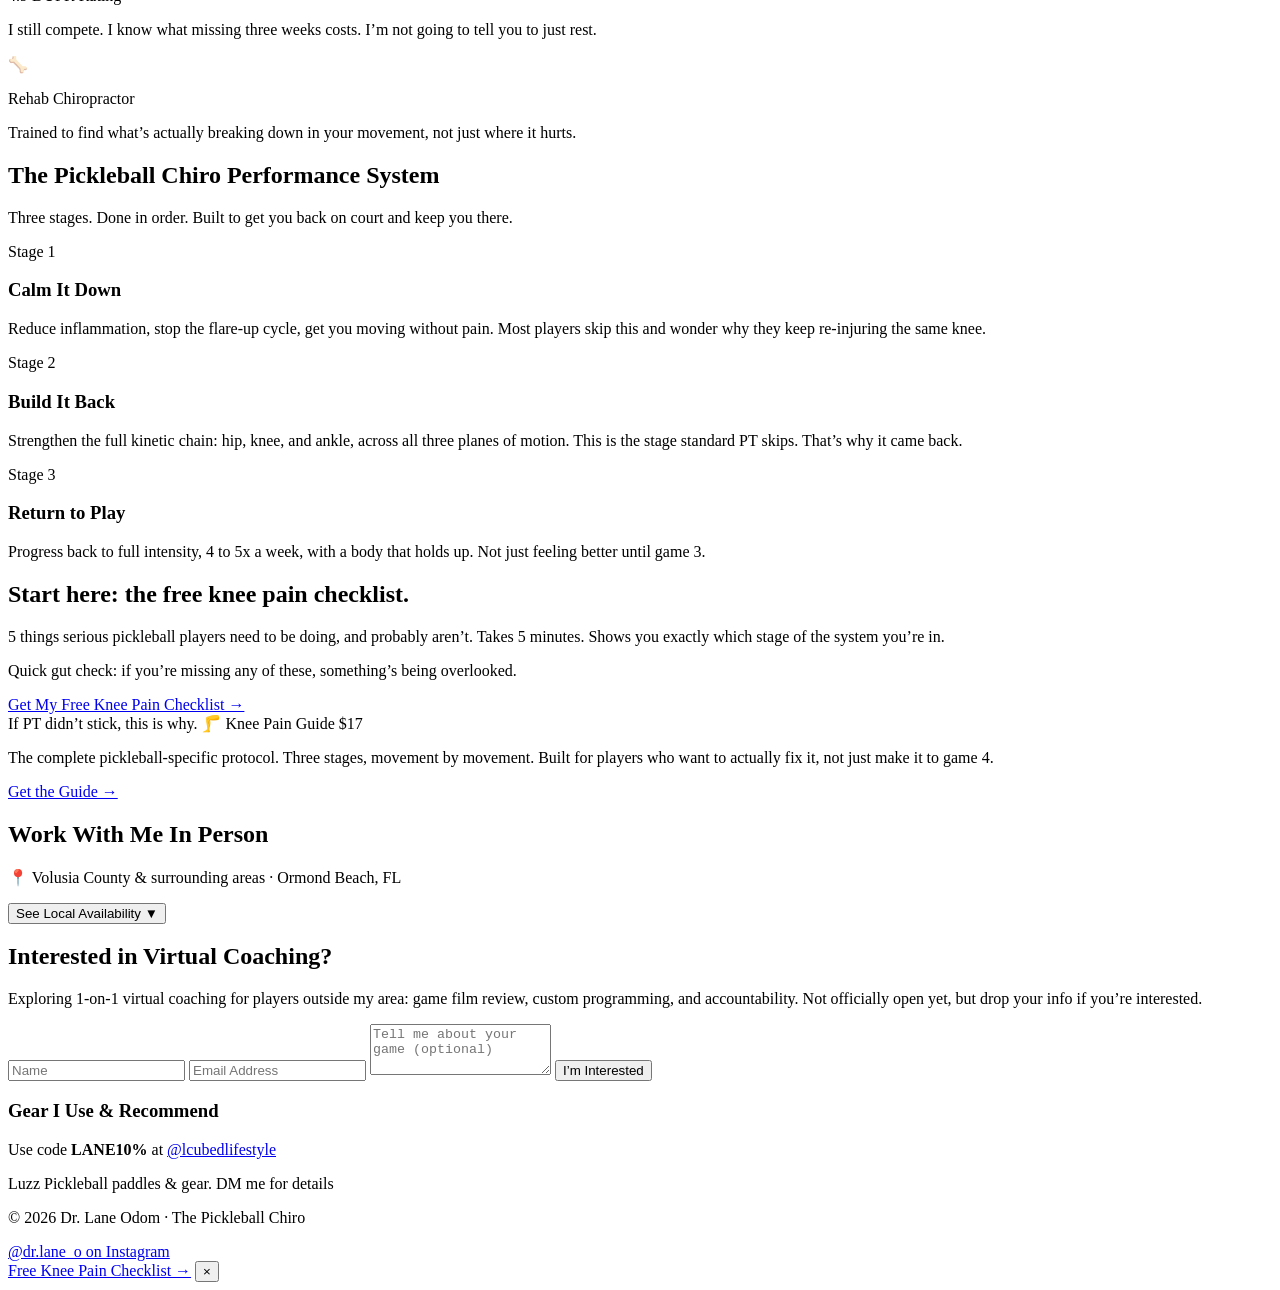
==== commit a0ebf301: "Polish copy: remove em dashes, update authority section wording - Authority label: "Why pickleballer" ====
--- a/index.html
+++ b/index.html
@@ -21,48 +21,35 @@
       <h1 class="profile-name">Dr. Lane Odom</h1>
       <p class="profile-title">Pickleball Chiro</p>
       <p class="profile-subtitle">4.9 DUPR &middot; Doctor of Chiropractic</p>
-      <p class="profile-tagline">&ldquo;Bridging the gap between pain and performance.&rdquo;</p>
+      <p class="profile-tagline">&ldquo;Your knee shouldn&rsquo;t decide when you play. Let&rsquo;s fix the actual cause.&rdquo;</p>
       <a href="https://instagram.com/dr.lane_o" target="_blank" rel="noopener noreferrer" class="instagram-handle">@dr.lane_o</a>
     </div>
   </section>
 
 
   <!-- ============================================================
-       AUTHORITY SECTION — "Why Players Work With Me"
+       AUTHORITY SECTION — hook/bridge + credibility bar
        ============================================================ -->
   <section class="authority-section fade-up">
     <div class="container">
-      <p class="authority-label">Why pickleball players trust me over a generic PT</p>
+      <p class="authority-label">Why pickleballers trust me</p>
       <div class="authority-grid">
         <div class="authority-col">
           <span class="authority-icon">🎾</span>
-          <p class="authority-stat">13 Years of Racket Sports</p>
-          <p class="authority-desc">Tennis and pickleball player who&rsquo;s lived the same movement patterns you have</p>
+          <p class="authority-stat">13+ Years of Racket Sport Experience</p>
+          <p class="authority-desc">I&rsquo;ve taken the same split steps and lateral shuffles that are overloading your knee, for over a decade.</p>
         </div>
         <div class="authority-col">
           <span class="authority-icon">🏓</span>
           <p class="authority-stat">4.9 DUPR Rating</p>
-          <p class="authority-desc">I compete at a high level &mdash; I know exactly what your body goes through on court</p>
+          <p class="authority-desc">I still compete. I know what missing three weeks costs. I&rsquo;m not going to tell you to just rest.</p>
         </div>
         <div class="authority-col">
           <span class="authority-icon">🦴</span>
           <p class="authority-stat">Rehab Chiropractor</p>
-          <p class="authority-desc">I don&rsquo;t just treat symptoms &mdash; I find what&rsquo;s actually breaking down in your movement</p>
-        </div>
-      </div>
-    </div>
-  </section>
-
-
-  <!-- ============================================================
-       SECTION 1 — FREE LEAD CAPTURE (most important CTA)
-       ============================================================ -->
-  <section class="lead-capture fade-up">
-    <div class="container">
-      <h2 class="section-headline">Knee pain is the #1 injury in pickleball — and most players never fix the real cause.</h2>
-      <p class="section-subtext">Your knee flares up after game 2. You&rsquo;ve tried the sleeve, done the PT stretches, maybe even gotten an injection &mdash; it felt better for a week, then came back. That&rsquo;s not bad luck. That&rsquo;s a system problem.</p>
-      <p class="lead-footnote">The Pickleball Chiro Performance System addresses what standard treatment misses &mdash; your full kinetic chain, all three planes of motion, and the movement patterns specific to your game.</p>
-      <a href="https://pickleballchiro.gumroad.com/l/kneepainchecklist" class="btn btn-primary" target="_blank">Download Free Checklist →</a>
+          <p class="authority-desc">Trained to find what&rsquo;s actually breaking down in your movement, not just where it hurts.</p>
+        </div>
+      </div>
     </div>
   </section>
 
@@ -73,24 +60,39 @@
   <section class="performance-system fade-up">
     <div class="container">
       <h2 class="section-title">The Pickleball Chiro Performance System</h2>
-      <p class="performance-subtext">This is the same system I use to keep myself pain-free at a 4.9 DUPR level &mdash; and the same system I use with every player I work with.</p>
+      <p class="performance-subtext">Three stages. Done in order. Built to get you back on court and keep you there.</p>
       <div class="stage-grid">
         <div class="stage-card">
           <p class="stage-label">Stage 1</p>
           <h3 class="stage-title">Calm It Down</h3>
-          <p class="stage-body">Reduce inflammation, stop the flare-up cycle, and get you back to moving without pain.</p>
+          <p class="stage-body">Reduce inflammation, stop the flare-up cycle, get you moving without pain. Most players skip this and wonder why they keep re-injuring the same knee.</p>
         </div>
         <div class="stage-card">
           <p class="stage-label">Stage 2</p>
           <h3 class="stage-title">Build It Back</h3>
-          <p class="stage-body">Strengthen the full kinetic chain &mdash; hip, knee, and ankle &mdash; across all three planes of motion.</p>
+          <p class="stage-body">Strengthen the full kinetic chain: hip, knee, and ankle, across all three planes of motion. This is the stage standard PT skips. That&rsquo;s why it came back.</p>
         </div>
         <div class="stage-card">
           <p class="stage-label">Stage 3</p>
           <h3 class="stage-title">Return to Play</h3>
-          <p class="stage-body">Progress back to playing 4&ndash;5x per week at full intensity, without the fear of it coming back.</p>
-        </div>
-      </div>
+          <p class="stage-body">Progress back to full intensity, 4 to 5x a week, with a body that holds up. Not just feeling better until game 3.</p>
+        </div>
+      </div>
+    </div>
+  </section>
+
+
+  <!-- ============================================================
+       SECTION 1 — FREE LEAD CAPTURE (after system)
+       ============================================================ -->
+  <section class="lead-capture fade-up">
+    <div class="container">
+      <h2 class="section-headline">Start here: the free knee pain checklist.</h2>
+      <p class="section-subtext">
+        5 things serious pickleball players need to be doing, and probably aren&rsquo;t. Takes 5 minutes. Shows you exactly which stage of the system you&rsquo;re in.
+      </p>
+      <p class="lead-footnote">Quick gut check: if you&rsquo;re missing any of these, something&rsquo;s being overlooked.</p>
+      <a href="https://pickleballchiro.gumroad.com/l/kneepainchecklist" class="btn btn-primary" target="_blank">Get My Free Knee Pain Checklist &rarr;</a>
     </div>
   </section>
 
@@ -101,8 +103,8 @@
   <section class="cta-section fade-up">
     <div class="container">
       <div class="cta-card">
-        <div class="cta-card-label">&#x1F9B5; Knee Pain Guide &mdash; $17</div>
-        <p class="cta-card-desc">The pickleball-specific protocol. Built for players who&rsquo;ve tried everything and want to actually fix it.</p>
+        <div class="cta-card-label">If PT didn&rsquo;t stick, this is why. &#x1F9B5; Knee Pain Guide $17</div>
+        <p class="cta-card-desc">The complete pickleball-specific protocol. Three stages, movement by movement. Built for players who want to actually fix it, not just make it to game 4.</p>
         <a href="https://pickleballchiro.gumroad.com/l/pickleballkneepain" class="btn btn-primary" target="_blank" rel="noopener noreferrer">Get the Guide &rarr;</a>
       </div>
     </div>
@@ -117,7 +119,7 @@
       <h2 class="section-title">Work With Me In Person</h2>
       <p class="location-note">&#x1F4CD; Volusia County &amp; surrounding areas &middot; Ormond Beach, FL</p>
       <button class="btn btn-outline booking-toggle" id="booking-toggle" aria-expanded="false" aria-controls="booking-options">
-        Check Availability <span class="toggle-arrow" aria-hidden="true">&#9660;</span>
+        See Local Availability <span class="toggle-arrow" aria-hidden="true">&#9660;</span>
       </button>
       <div id="booking-options" class="booking-options" hidden>
 
@@ -140,7 +142,7 @@
             <div class="pricing-row"><span>60-min Intro</span><span>$150</span></div>
             <div class="pricing-row"><span>90-min Performance</span><span>$195</span></div>
           </div>
-          <p class="booking-package-note">Multi-session packages available &mdash; DM for pricing</p>
+          <p class="booking-package-note">Multi-session packages available. DM for pricing</p>
           <a href="https://www.notion.so/drlanemobilechirorehab/Mobile-Chiropractic-Rehab-Care-333a4e28e09280a4b9f8df398e4dbec6?source=copy_link" class="btn btn-secondary">Book Mobile Chiro &rarr;</a>
           <p class="booking-fine-print">Mobile visits outside a 10-mile radius of Ormond Beach. West Volusia + parts of New Smyrna Beach. DM to confirm your area first.</p>
         </div>
@@ -154,7 +156,7 @@
             <div class="pricing-row"><span>Single Session</span><span>$80</span></div>
           </div>
           <p class="booking-detail">1-on-1 with a 4.9 DUPR player and DC</p>
-          <p class="booking-package-note">Multi-session packages available &mdash; DM for pricing</p>
+          <p class="booking-package-note">Multi-session packages available. DM for pricing</p>
           <a href="https://forms.gle/6MXZ4vofGd27bbDP6" class="btn btn-secondary">Book a Lesson &rarr;</a>
         </div>
 
@@ -169,7 +171,7 @@
   <section class="virtual-coaching fade-up">
     <div class="container">
       <h2 class="section-title-subtle">Interested in Virtual Coaching?</h2>
-      <p class="section-subtext-subtle">Exploring 1-on-1 virtual coaching for players outside my area &mdash; game film review, custom programming, and accountability. Not officially open yet, but drop your info if you&rsquo;re interested.</p>
+      <p class="section-subtext-subtle">Exploring 1-on-1 virtual coaching for players outside my area: game film review, custom programming, and accountability. Not officially open yet, but drop your info if you&rsquo;re interested.</p>
       <form id="coaching-form" class="capture-form" action="https://formspree.io/f/maqaboey" method="POST" novalidate>
         <input type="text" name="name" placeholder="Name" required autocomplete="name" />
         <input type="email" name="email" placeholder="Email Address" required autocomplete="email" />
@@ -190,7 +192,7 @@
     <div class="container">
       <h3 class="gear-header">Gear I Use &amp; Recommend</h3>
       <p class="gear-line">Use code <strong>LANE10%</strong> at <a href="https://instagram.com/lcubedlifestyle" target="_blank" rel="noopener noreferrer">@lcubedlifestyle</a></p>
-      <p class="gear-line">Luzz Pickleball paddles &amp; gear &mdash; DM me for details</p>
+      <p class="gear-line">Luzz Pickleball paddles &amp; gear. DM me for details</p>
     </div>
   </section>
 
@@ -207,7 +209,7 @@
 
 
   <!-- ============================================================
-       STICKY MOBILE CTA BAR (Change 7)
+       STICKY MOBILE CTA BAR
        ============================================================ -->
   <div class="sticky-cta-bar" id="sticky-cta-bar">
     <a href="https://pickleballchiro.gumroad.com/l/kneepainchecklist" class="sticky-cta-link" target="_blank" rel="noopener noreferrer">Free Knee Pain Checklist →</a>
